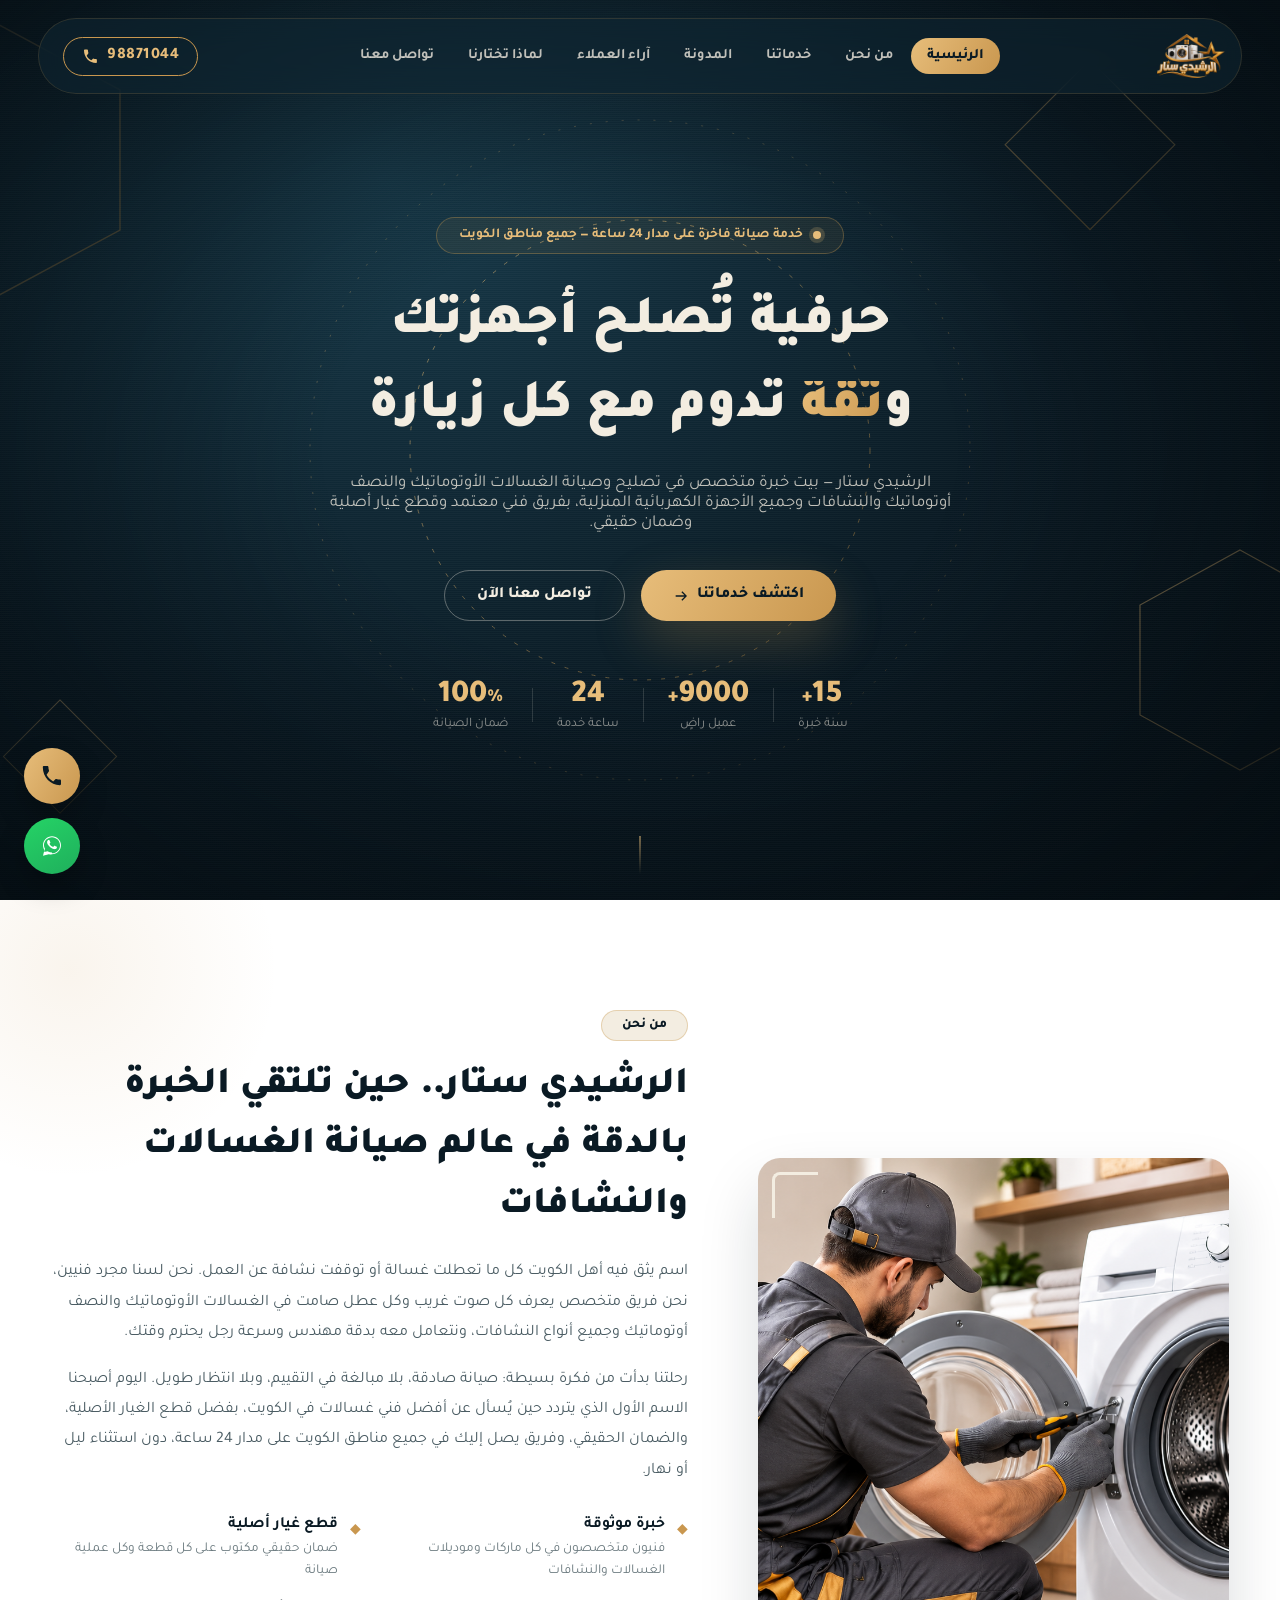
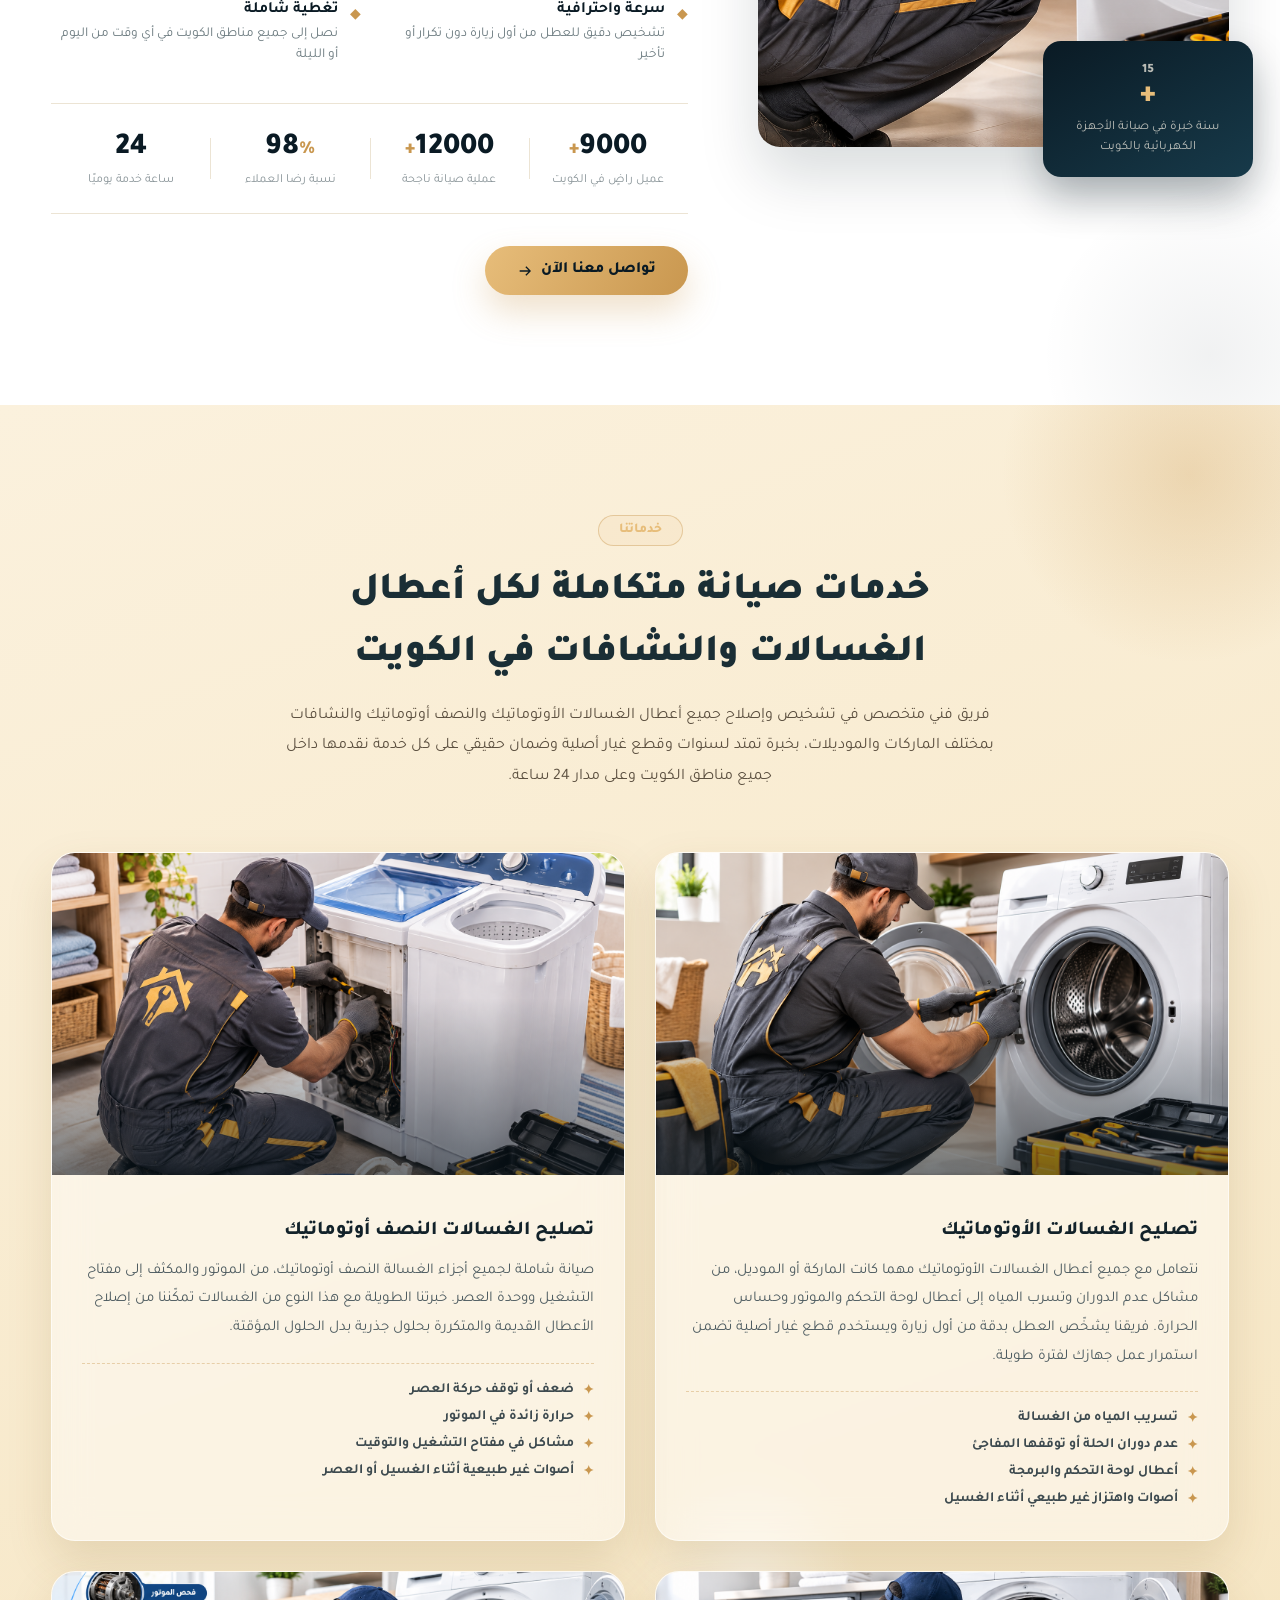
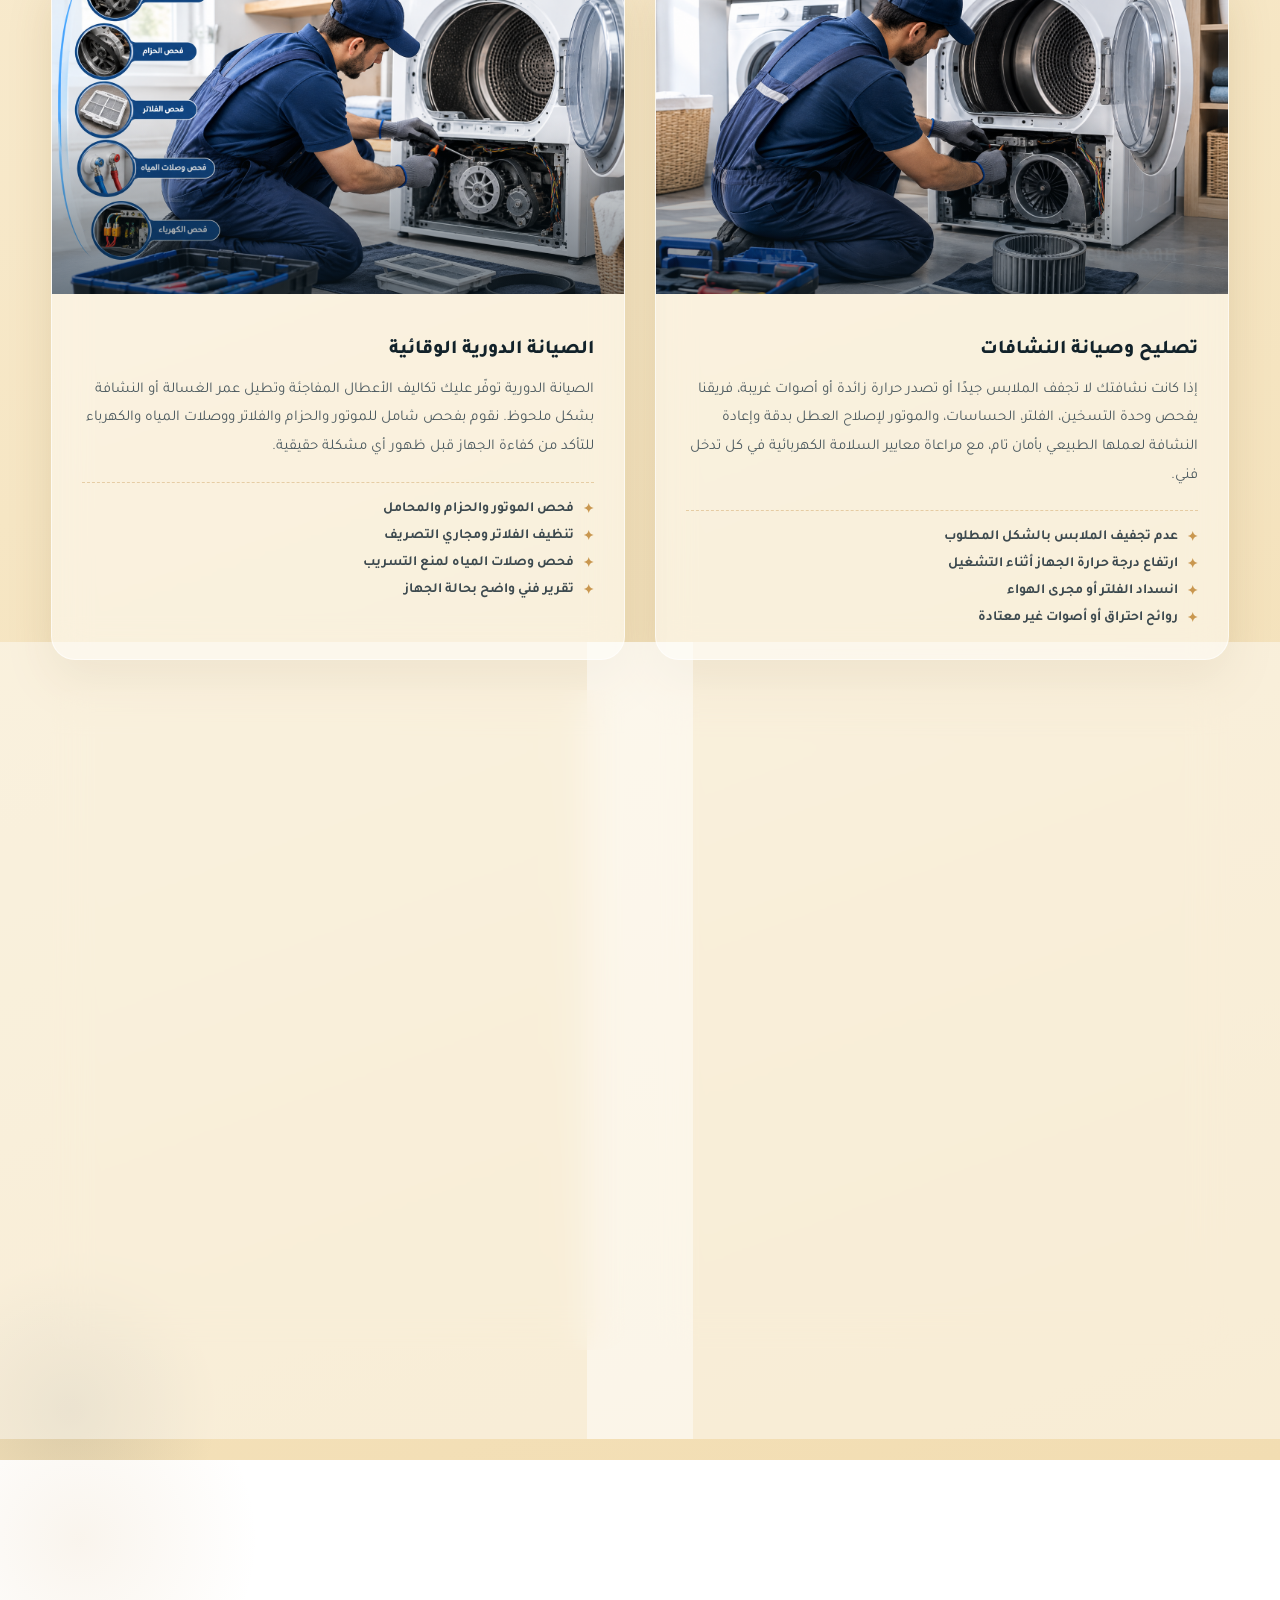
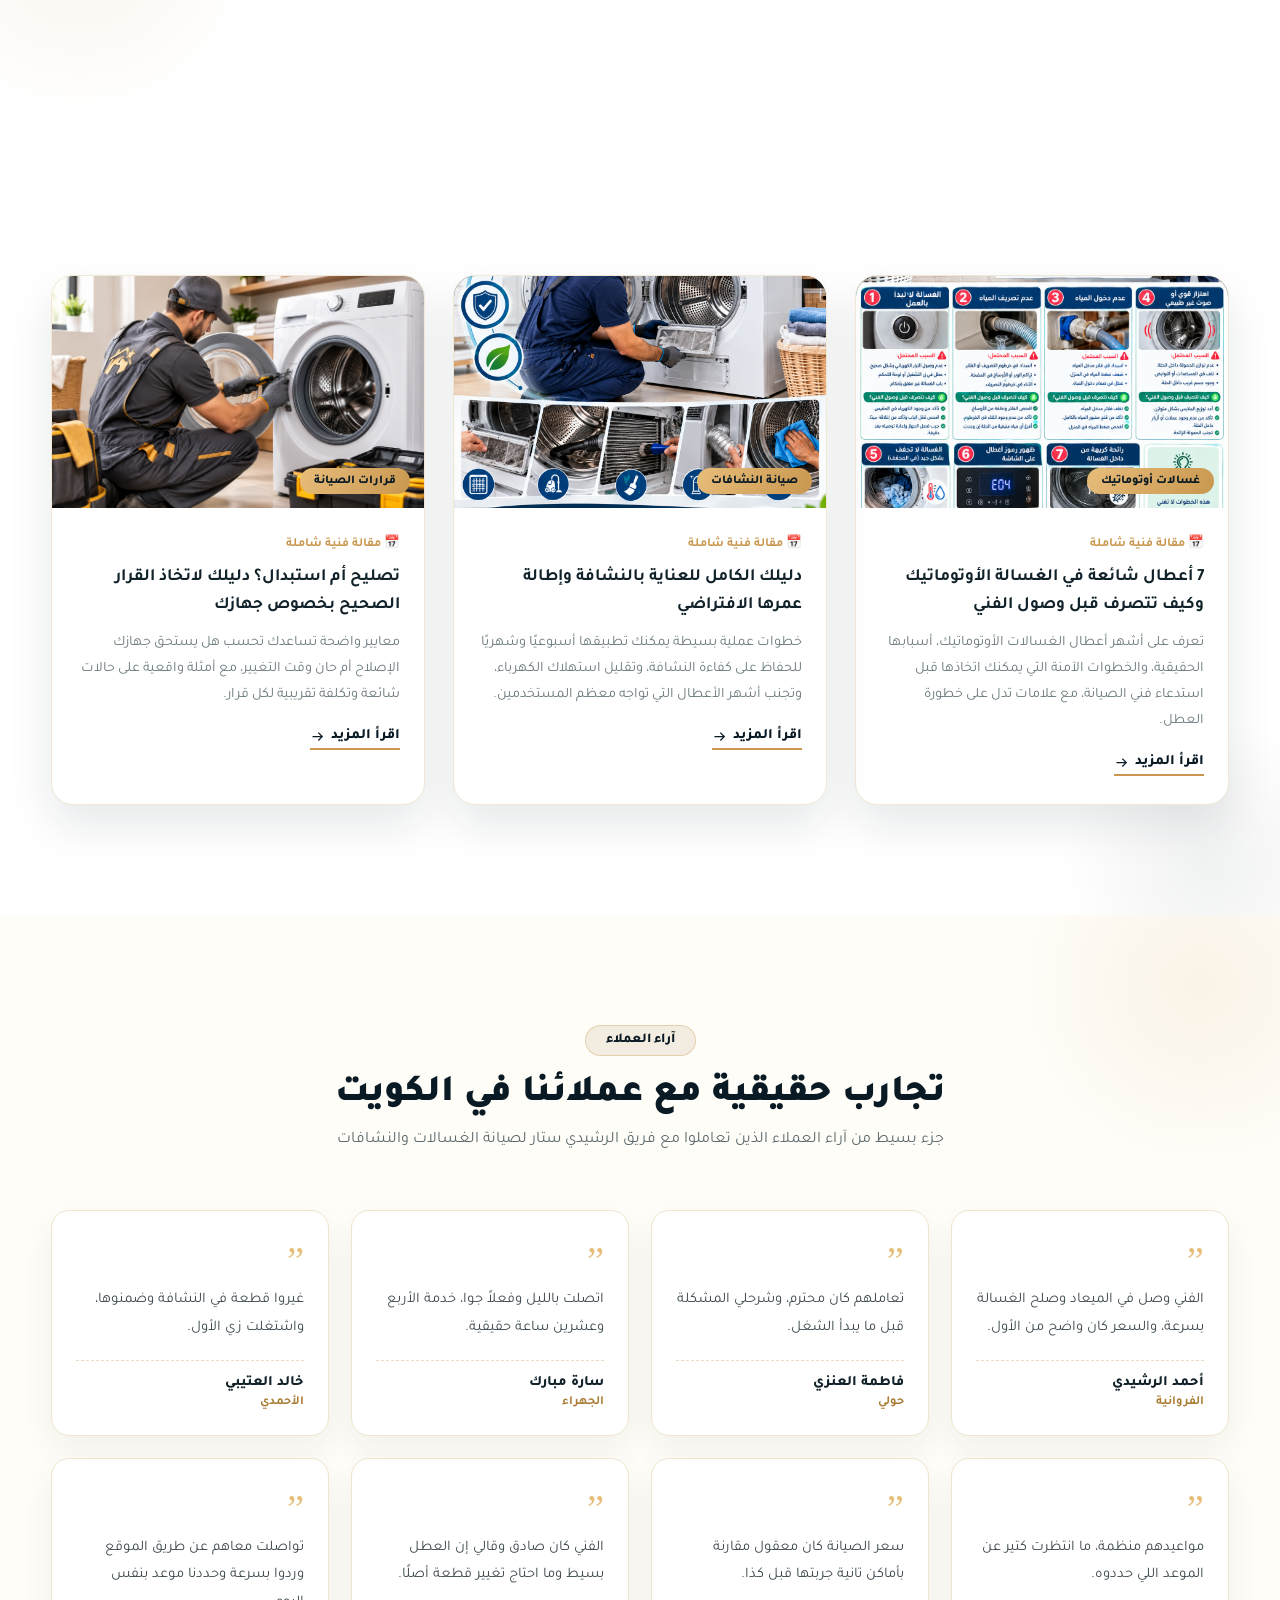
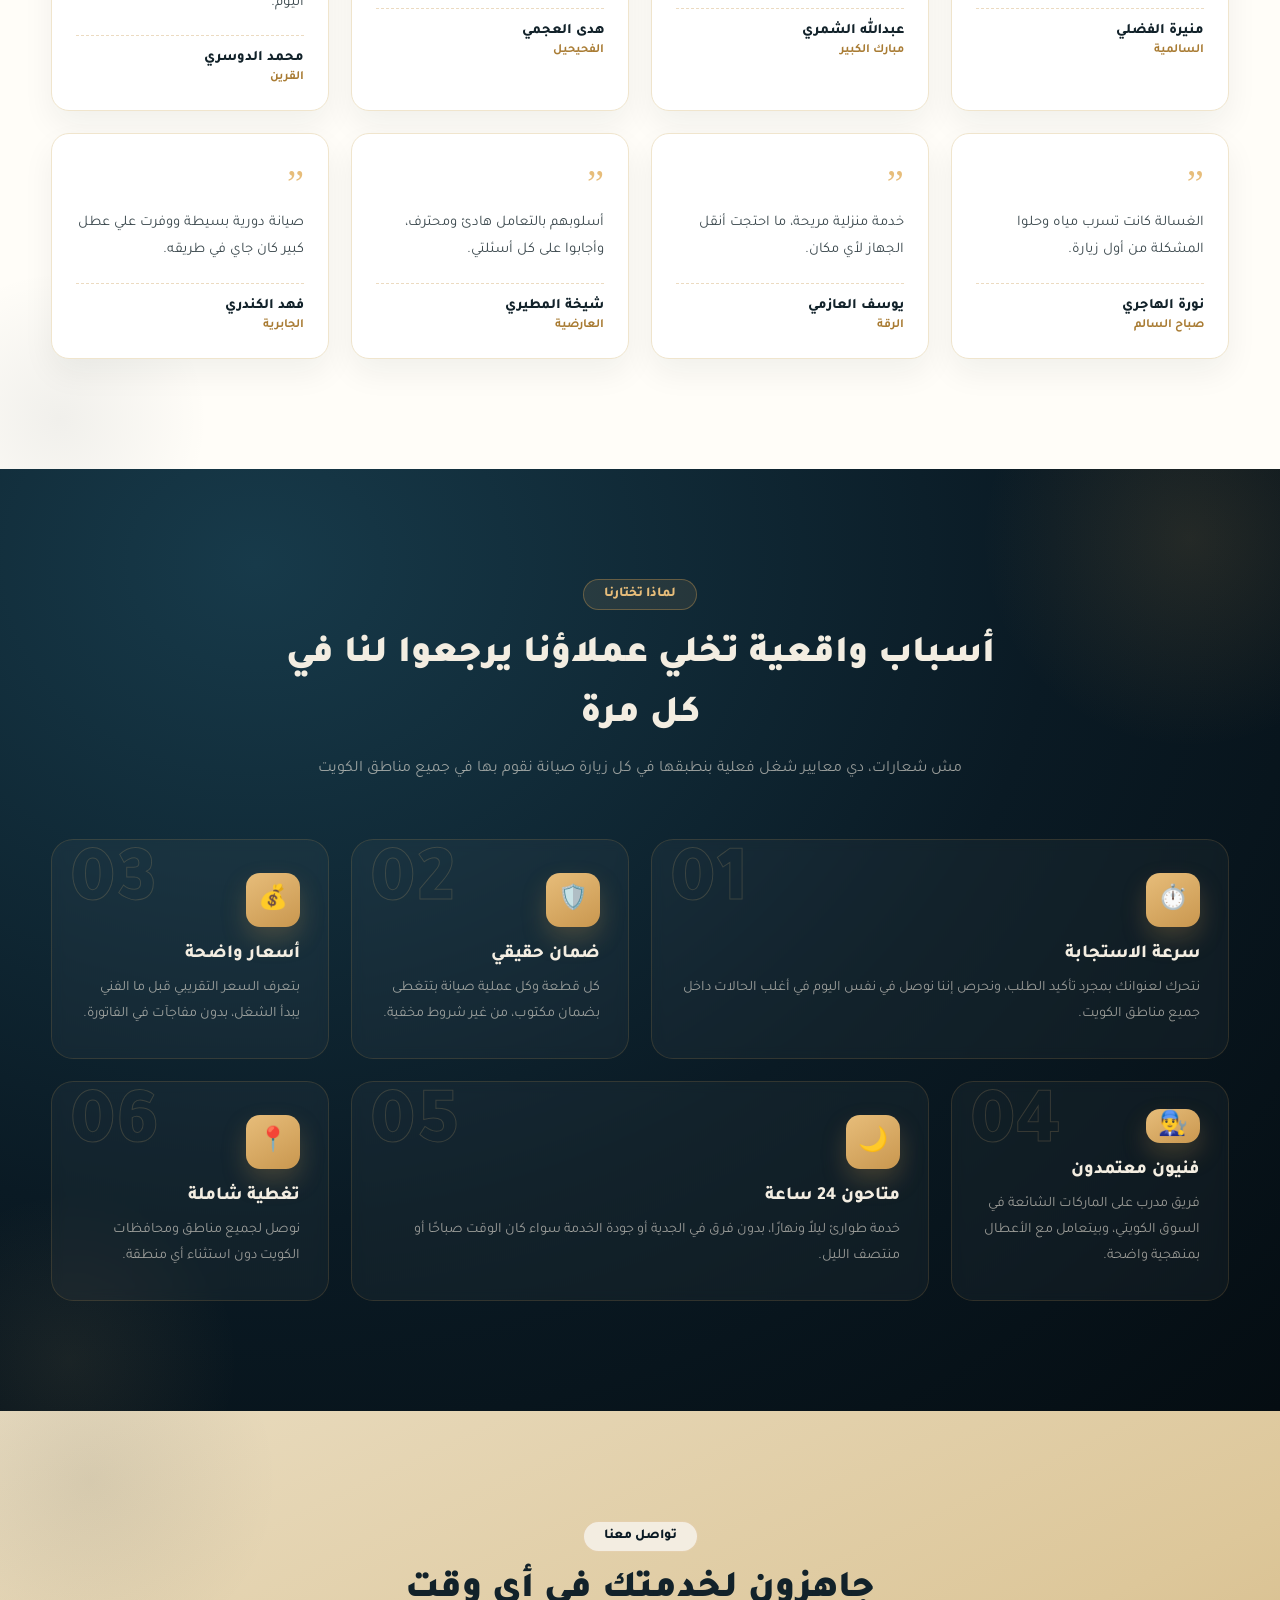
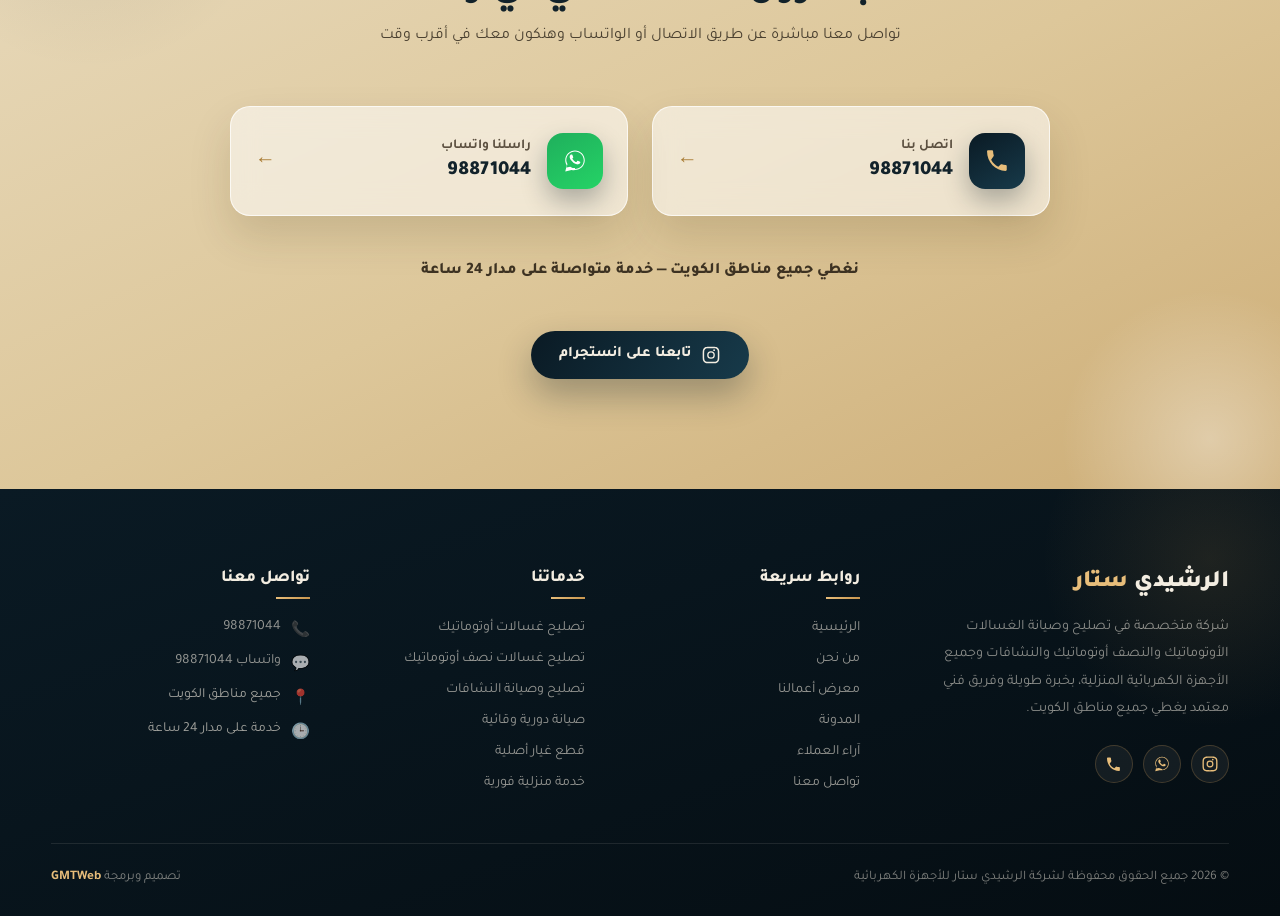
==== index.html @ 785925d7 "first commit" ====
<!DOCTYPE html>
<html lang="ar" dir="rtl">
<head>
<meta charset="UTF-8">
<meta name="viewport" content="width=device-width, initial-scale=1.0, maximum-scale=5.0">
<title>الرشيدي ستار | تصليح غسالات ونشافات في الكويت - صيانة أجهزة كهربائية 24 ساعة</title>
<meta name="description" content="شركة الرشيدي ستار لتصليح الغسالات والنشافات في الكويت، فني غسالات وفني نشافات معتمد، صيانة أجهزة كهربائية منزلية، خدمة 24 ساعة تغطي جميع مناطق الكويت.">
<meta name="keywords" content="تصليح غسالات الكويت, صيانة غسالات, فني غسالات الكويت, تصليح نشافات, صيانة نشافات ملابس, فني اجهزة كهربائية, صيانة اجهزة كهربائية الكويت, تصليح غسالة اوتوماتيك, تصليح غسالة نصف اوتوماتيك, فني منازل الكويت, صيانة منزلية 24 ساعة, شركة صيانة الكويت, الرشيدي ستار, تصليح غسالات جميع المناطق, فني صيانة سريع, قطع غيار غسالات اصلية">
<link rel="preconnect" href="https://fonts.googleapis.com">
<link rel="preconnect" href="https://fonts.gstatic.com" crossorigin>
<link href="https://fonts.googleapis.com/css2?family=Tajawal:wght@300;400;500;700;800;900&display=swap" rel="stylesheet">
<link rel="stylesheet" href="style.css">
</head>
<body>

<div id="overlay"></div>

<header id="header">
  <div class="header-inner">
    <a href="#home" class="brand">
      <img src="images/logo.png" alt="شعار الرشيدي ستار" class="brand-logo" onerror="this.style.display='none'">
    </a>

    <nav class="navbar">
      <ul class="nav-links">
        <li><a href="#home" class="nav-link active" data-target="home">الرئيسية</a></li>
        <li><a href="#about" class="nav-link" data-target="about">من نحن</a></li>
        <li><a href="#services" class="nav-link" data-target="services">خدماتنا</a></li>
        <li><a href="#blog" class="nav-link" data-target="blog">المدونة</a></li>
        <li><a href="#testimonials" class="nav-link" data-target="testimonials">آراء العملاء</a></li>
        <li><a href="#why-us" class="nav-link" data-target="why-us">لماذا تختارنا</a></li>
        <li><a href="#contact" class="nav-link" data-target="contact">تواصل معنا</a></li>
      </ul>
    </nav>

    <div class="header-actions">
      <a href="tel:+96598871044" class="call-btn">
        <svg viewBox="0 0 24 24" width="17" height="17"><path fill="currentColor" d="M6.6 10.8c1.4 2.8 3.8 5.1 6.6 6.6l2.2-2.2c.3-.3.7-.4 1-.2 1.1.4 2.3.6 3.5.6.6 0 1.1.5 1.1 1.1v3.4c0 .6-.5 1.1-1.1 1.1C10.6 21.2 2.8 13.4 2.8 3.1 2.8 2.5 3.3 2 3.9 2h3.4c.6 0 1.1.5 1.1 1.1 0 1.2.2 2.4.6 3.5.1.4 0 .8-.2 1L6.6 10.8z"/></svg>
        <span>98871044</span>
      </a>
      <button id="menuToggle" class="menu-toggle" aria-label="فتح القائمة">
        <span></span><span></span><span></span>
      </button>
    </div>
  </div>
</header>

<aside id="sideMenu" class="side-menu">
  <div class="side-menu-head">
    <img src="logo.png" alt="الرشيدي ستار" class="side-logo" onerror="this.style.display='none'">
    <button id="closeMenu" class="close-menu" aria-label="إغلاق القائمة">&times;</button>
  </div>
  <ul class="side-links">
    <li><a href="#home" class="side-link active" data-target="home"><span class="side-num">01</span>الرئيسية</a></li>
    <li><a href="#about" class="side-link" data-target="about"><span class="side-num">02</span>من نحن</a></li>
    <li><a href="#services" class="side-link" data-target="services"><span class="side-num">03</span>خدماتنا</a></li>
    <li><a href="#blog" class="side-link" data-target="blog"><span class="side-num">05</span>المدونة</a></li>
    <li><a href="#testimonials" class="side-link" data-target="testimonials"><span class="side-num">06</span>آراء العملاء</a></li>
    <li><a href="#why-us" class="side-link" data-target="why-us"><span class="side-num">07</span>لماذا تختارنا</a></li>
    <li><a href="#contact" class="side-link" data-target="contact"><span class="side-num">08</span>تواصل معنا</a></li>
  </ul>
  <div class="side-menu-foot">
    <span>خدمة 24 ساعة — جميع مناطق الكويت</span>
  </div>
</aside>

<main>
<section id="home" class="hero">
  <div class="hero-bg">
    <svg class="hero-svg" id="heroSvg" viewBox="0 0 1600 900" preserveAspectRatio="xMidYMid slice">
      <defs>
        <linearGradient id="goldLine" x1="0%" y1="0%" x2="100%" y2="100%">
          <stop offset="0%" stop-color="#e7bd7a"/>
          <stop offset="100%" stop-color="#8c6a35"/>
        </linearGradient>
      </defs>
      <g class="shape shape-hex-1">
        <polygon points="150,20 280,90 280,230 150,300 20,230 20,90" fill="none" stroke="url(#goldLine)" stroke-width="1.4"/>
      </g>
      <g class="shape shape-hex-2">
        <polygon points="1400,550 1500,605 1500,715 1400,770 1300,715 1300,605" fill="none" stroke="url(#goldLine)" stroke-width="1.2"/>
      </g>
      <g class="shape shape-diamond-1">
        <rect x="0" y="0" width="120" height="120" fill="none" stroke="url(#goldLine)" stroke-width="1.2" transform="translate(1250,60) rotate(45)"/>
      </g>
      <g class="shape shape-diamond-2">
        <rect x="0" y="0" width="80" height="80" fill="none" stroke="url(#goldLine)" stroke-width="1" transform="translate(220,700) rotate(45)"/>
      </g>
      <g class="shape shape-circle-1">
        <circle cx="800" cy="450" r="230" fill="none" stroke="url(#goldLine)" stroke-width="1" stroke-dasharray="4 10"/>
      </g>
      <g class="shape shape-circle-2">
        <circle cx="800" cy="450" r="330" fill="none" stroke="url(#goldLine)" stroke-width="0.6" stroke-dasharray="2 14"/>
      </g>
      <g class="shape shape-line-1">
        <line x1="0" y1="150" x2="450" y2="150" stroke="url(#goldLine)" stroke-width="1"/>
      </g>
      <g class="shape shape-line-2">
        <line x1="1150" y1="800" x2="1600" y2="800" stroke="url(#goldLine)" stroke-width="1"/>
      </g>
      <g class="shape shape-tri-1">
        <polygon points="1500,150 1560,260 1440,260" fill="none" stroke="url(#goldLine)" stroke-width="1.2"/>
      </g>
      <g class="shape shape-tri-2">
        <polygon points="90,500 150,610 30,610" fill="none" stroke="url(#goldLine)" stroke-width="1"/>
      </g>
    </svg>
    <div class="hero-vignette"></div>
    <div class="hero-noise"></div>
  </div>

  <div class="hero-content">
    <span class="hero-badge reveal">
      <i class="badge-dot"></i>
      خدمة صيانة فاخرة على مدار 24 ساعة — جميع مناطق الكويت
    </span>
    <h1 class="reveal">
      حرفية تُصلح أجهزتك<br>
      و<span class="highlight">ثقة</span> تدوم مع كل زيارة
    </h1>
    <p class="hero-desc reveal">
      الرشيدي ستار — بيت خبرة متخصص في تصليح وصيانة الغسالات الأوتوماتيك والنصف أوتوماتيك
      والنشافات وجميع الأجهزة الكهربائية المنزلية، بفريق فني معتمد وقطع غيار أصلية وضمان حقيقي.
    </p>
    <div class="hero-buttons reveal">
      <a href="#services" class="btn btn-primary">
        <span>اكتشف خدماتنا</span>
        <svg viewBox="0 0 24 24" width="16" height="16"><path fill="currentColor" d="M4 11h13.2l-4.6-4.6L14 5l7 7-7 7-1.4-1.4L17.2 13H4z"/></svg>
      </a>
      <a href="#contact" class="btn btn-outline">تواصل معنا الآن</a>
    </div>

    <div class="hero-stats reveal">
      <div class="stat">
        <span class="num" data-count="15">0</span><span class="plus">+</span>
        <p>سنة خبرة</p>
      </div>
      <div class="stat-sep"></div>
      <div class="stat">
        <span class="num" data-count="9000">0</span><span class="plus">+</span>
        <p>عميل راضٍ</p>
      </div>
      <div class="stat-sep"></div>
      <div class="stat">
        <span class="num" data-count="24">0</span>
        <p>ساعة خدمة</p>
      </div>
      <div class="stat-sep"></div>
      <div class="stat">
        <span class="num" data-count="100">0</span><span class="plus">%</span>
        <p>ضمان الصيانة</p>
      </div>
    </div>
  </div>

  <div class="scroll-down">
    <i></i>
  </div>
</section>
<section id="about" class="about">
  <div class="about-decor about-decor-1"></div>
  <div class="about-decor about-decor-2"></div>

  <div class="about-container">
    <div class="about-media reveal">
      <div class="about-frame">
        <img src="images/serv1.png" alt="فني الرشيدي ستار أثناء صيانة غسالة أوتوماتيك في الكويت" class="about-img">
        <span class="frame-corner corner-tl"></span>
      </div>
      <div class="about-exp-badge">
        <strong><span class="num" data-count="15">0</span>+</strong>
        <span>سنة خبرة في صيانة الأجهزة الكهربائية بالكويت</span>
      </div>
    </div>

    <div class="about-text">
      <span class="section-tag reveal">من نحن</span>
      <h2 class="about-title reveal">
        الرشيدي ستار.. حين تلتقي الخبرة بالدقة في عالم صيانة الغسالات والنشافات
      </h2>
      <p class="about-lead reveal">
        اسم يثق فيه أهل الكويت كل ما تعطلت غسالة أو توقفت نشافة عن العمل. نحن لسنا مجرد فنيين،
        نحن فريق متخصص يعرف كل صوت غريب وكل عطل صامت في الغسالات الأوتوماتيك والنصف أوتوماتيك
        وجميع أنواع النشافات، ونتعامل معه بدقة مهندس وسرعة رجل يحترم وقتك.
      </p>
      <p class="about-lead reveal">
        رحلتنا بدأت من فكرة بسيطة: صيانة صادقة، بلا مبالغة في التقييم، وبلا انتظار طويل.
        اليوم أصبحنا الاسم الأول الذي يتردد حين يُسأل عن أفضل فني غسالات في الكويت، بفضل
        قطع الغيار الأصلية، والضمان الحقيقي، وفريق يصل إليك في جميع مناطق الكويت على مدار
        24 ساعة، دون استثناء ليل أو نهار.
      </p>

      <div class="about-points reveal">
        <div class="point">
          <span class="point-icon">◆</span>
          <div>
            <strong>خبرة موثوقة</strong>
            <p>فنيون متخصصون في كل ماركات وموديلات الغسالات والنشافات</p>
          </div>
        </div>
        <div class="point">
          <span class="point-icon">◆</span>
          <div>
            <strong>قطع غيار أصلية</strong>
            <p>ضمان حقيقي مكتوب على كل قطعة وكل عملية صيانة</p>
          </div>
        </div>
        <div class="point">
          <span class="point-icon">◆</span>
          <div>
            <strong>سرعة واحترافية</strong>
            <p>تشخيص دقيق للعطل من أول زيارة دون تكرار أو تأخير</p>
          </div>
        </div>
        <div class="point">
          <span class="point-icon">◆</span>
          <div>
            <strong>تغطية شاملة</strong>
            <p>نصل إلى جميع مناطق الكويت في أي وقت من اليوم أو الليلة</p>
          </div>
        </div>
      </div>

      <div class="about-stats reveal">
        <div class="a-stat">
          <span class="a-num" data-count="9000">0</span><span class="a-plus">+</span>
          <p>عميل راضٍ في الكويت</p>
        </div>
        <div class="a-stat">
          <span class="a-num" data-count="12000">0</span><span class="a-plus">+</span>
          <p>عملية صيانة ناجحة</p>
        </div>
        <div class="a-stat">
          <span class="a-num" data-count="98">0</span><span class="a-plus">%</span>
          <p>نسبة رضا العملاء</p>
        </div>
        <div class="a-stat">
          <span class="a-num" data-count="24">0</span>
          <p>ساعة خدمة يوميًا</p>
        </div>
      </div>

      <a href="#contact" class="btn btn-primary about-btn">
        <span>تواصل معنا الآن</span>
        <svg viewBox="0 0 24 24" width="16" height="16"><path fill="currentColor" d="M4 11h13.2l-4.6-4.6L14 5l7 7-7 7-1.4-1.4L17.2 13H4z"/></svg>
      </a>
    </div>
  </div>
</section>
<section id="services" class="services">
  <div class="services-decor sd-1"></div>
  <div class="services-decor sd-2"></div>
  <div class="services-decor sd-3"></div>

  <div class="services-container">
    <div class="section-head center">
      <span class="section-tag light reveal">خدماتنا</span>
      <h2 class="services-title reveal">خدمات صيانة متكاملة لكل أعطال الغسالات والنشافات في الكويت</h2>
      <p class="services-sub reveal">
        فريق فني متخصص في تشخيص وإصلاح جميع أعطال الغسالات الأوتوماتيك والنصف أوتوماتيك والنشافات
        بمختلف الماركات والموديلات، بخبرة تمتد لسنوات وقطع غيار أصلية وضمان حقيقي على كل خدمة نقدمها
        داخل جميع مناطق الكويت وعلى مدار 24 ساعة.
      </p>
    </div>

    <div class="services-grid">

      <div class="service-glass reveal">
        <div class="sg-media">
          <img src="images/serv1.png" alt="تصليح غسالات أوتوماتيك في الكويت" class="sg-img">
        </div>
        <div class="sg-body">
          <h3>تصليح الغسالات الأوتوماتيك</h3>
          <p>
            نتعامل مع جميع أعطال الغسالات الأوتوماتيك مهما كانت الماركة أو الموديل، من مشاكل عدم الدوران
            وتسرب المياه إلى أعطال لوحة التحكم والموتور وحساس الحرارة. فريقنا يشخّص العطل بدقة من أول
            زيارة ويستخدم قطع غيار أصلية تضمن استمرار عمل جهازك لفترة طويلة.
          </p>
          <ul class="sg-list">
            <li>تسريب المياه من الغسالة</li>
            <li>عدم دوران الحلة أو توقفها المفاجئ</li>
            <li>أعطال لوحة التحكم والبرمجة</li>
            <li>أصوات واهتزاز غير طبيعي أثناء الغسيل</li>
          </ul>
        </div>
      </div>

      <div class="service-glass reveal">
        <div class="sg-media">
          <img src="images/serv2.png" alt="تصليح غسالات نصف أوتوماتيك في الكويت" class="sg-img">
        </div>
        <div class="sg-body">
          <h3>تصليح الغسالات النصف أوتوماتيك</h3>
          <p>
            صيانة شاملة لجميع أجزاء الغسالة النصف أوتوماتيك، من الموتور والمكثف إلى مفتاح التشغيل ووحدة
            العصر. خبرتنا الطويلة مع هذا النوع من الغسالات تمكّننا من إصلاح الأعطال القديمة والمتكررة
            بحلول جذرية بدل الحلول المؤقتة.
          </p>
          <ul class="sg-list">
            <li>ضعف أو توقف حركة العصر</li>
            <li>حرارة زائدة في الموتور</li>
            <li>مشاكل في مفتاح التشغيل والتوقيت</li>
            <li>أصوات غير طبيعية أثناء الغسيل أو العصر</li>
          </ul>
        </div>
      </div>

      <div class="service-glass reveal">
        <div class="sg-media">
          <img src="images/serv3.png" alt="تصليح وصيانة النشافات في الكويت" class="sg-img">
        </div>
        <div class="sg-body">
          <h3>تصليح وصيانة النشافات</h3>
          <p>
            إذا كانت نشافتك لا تجفف الملابس جيدًا أو تصدر حرارة زائدة أو أصوات غريبة، فريقنا يفحص وحدة
            التسخين، الفلتر، الحساسات، والموتور لإصلاح العطل بدقة وإعادة النشافة لعملها الطبيعي بأمان
            تام، مع مراعاة معايير السلامة الكهربائية في كل تدخل فني.
          </p>
          <ul class="sg-list">
            <li>عدم تجفيف الملابس بالشكل المطلوب</li>
            <li>ارتفاع درجة حرارة الجهاز أثناء التشغيل</li>
            <li>انسداد الفلتر أو مجرى الهواء</li>
            <li>روائح احتراق أو أصوات غير معتادة</li>
          </ul>
        </div>
      </div>

      <div class="service-glass reveal">
        <div class="sg-media">
          <img src="images/serv4.png" alt="صيانة دورية وقائية للغسالات والنشافات" class="sg-img">
        </div>
        <div class="sg-body">
          <h3>الصيانة الدورية الوقائية</h3>
          <p>
            الصيانة الدورية توفّر عليك تكاليف الأعطال المفاجئة وتطيل عمر الغسالة أو النشافة بشكل ملحوظ.
            نقوم بفحص شامل للموتور والحزام والفلاتر ووصلات المياه والكهرباء للتأكد من كفاءة الجهاز قبل
            ظهور أي مشكلة حقيقية.
          </p>
          <ul class="sg-list">
            <li>فحص الموتور والحزام والمحامل</li>
            <li>تنظيف الفلاتر ومجاري التصريف</li>
            <li>فحص وصلات المياه لمنع التسريب</li>
            <li>تقرير فني واضح بحالة الجهاز</li>
          </ul>
        </div>
      </div>

      <div class="service-glass reveal">
        <div class="sg-media">
          <img src="images/serv5.png" alt="قطع غيار أصلية للغسالات والنشافات" class="sg-img">
        </div>
        <div class="sg-body">
          <h3>توريد وتركيب قطع الغيار الأصلية</h3>
          <p>
            نوفر قطع غيار أصلية معتمدة لجميع أنواع الغسالات والنشافات، من الموتورات وحساسات الحرارة إلى
            لوحات التحكم والأحزمة والخزانات، مع تركيب احترافي وضمان حقيقي مكتوب على القطعة والتركيب معًا
            دون أي التزامات خفية.
          </p>
          <ul class="sg-list">
            <li>قطع غيار أصلية 100% لجميع الماركات</li>
            <li>ضمان مكتوب على القطعة والتركيب</li>
            <li>استبدال آمن دون التأثير على باقي الأجزاء</li>
            <li>أسعار واضحة قبل بدء أي عملية تركيب</li>
          </ul>
        </div>
      </div>

      <div class="service-glass reveal">
        <div class="sg-media">
          <img src="images/serv6.png" alt="خدمة صيانة منزلية فورية في جميع مناطق الكويت" class="sg-img">
        </div>
        <div class="sg-body">
          <h3>خدمة الصيانة المنزلية الفورية</h3>
          <p>
            فريقنا يصل إليك في منزلك في جميع مناطق الكويت دون الحاجة لنقل الجهاز أو الانتظار لأيام،
            مع تشخيص فوري للعطل في نفس الزيارة قدر الإمكان. خدمة متاحة صباحًا ومساءً وحتى في أوقات
            الطوارئ الليلية.
          </p>
          <ul class="sg-list">
            <li>تغطية جميع مناطق ومحافظات الكويت</li>
            <li>فني يصلك في نفس اليوم غالبًا</li>
            <li>تشخيص وإصلاح في مكانك دون نقل الجهاز</li>
            <li>خدمة طوارئ متاحة 24 ساعة</li>
          </ul>
        </div>
      </div>

    </div>
  </div>
</section>
<section id="blog" class="blog">
  <div class="blog-decor bd-1"></div>
  <div class="blog-decor bd-2"></div>

  <div class="blog-container">
    <div class="section-head center">
      <span class="section-tag reveal">المدونة</span>
      <h2 class="blog-title reveal">نصائح ومقالات فنية من خبراء صيانة الغسالات والنشافات</h2>
      <p class="blog-sub reveal">
        مجموعة مقالات عملية تساعدك على فهم أعطال أجهزتك الكهربائية قبل استدعاء الفني،
        وتمنحك معلومات موثوقة من خبرة حقيقية في سوق الصيانة بالكويت.
      </p>
    </div>

    <div class="blog-grid">

      <article class="blog-card reveal">
        <a href="article-1.html" class="blog-thumb-link">
          <div class="blog-thumb">
            <img src="images/blog1.png" alt="أعطال الغسالة الأوتوماتيك الشائعة وحلولها" class="blog-img" onerror="this.style.display='none'">
            <span class="blog-cat">غسالات أوتوماتيك</span>
          </div>
        </a>
        <div class="blog-body">
          <span class="blog-date">📅 مقالة فنية شاملة</span>
          <h3><a href="article-1.html">7 أعطال شائعة في الغسالة الأوتوماتيك وكيف تتصرف قبل وصول الفني</a></h3>
          <p>
            تعرف على أشهر أعطال الغسالات الأوتوماتيك، أسبابها الحقيقية، والخطوات الآمنة التي
            يمكنك اتخاذها قبل استدعاء فني الصيانة، مع علامات تدل على خطورة العطل.
          </p>
          <a href="article-1.html" class="read-more">
            اقرأ المزيد
            <svg viewBox="0 0 24 24" width="15" height="15"><path fill="currentColor" d="M4 11h13.2l-4.6-4.6L14 5l7 7-7 7-1.4-1.4L17.2 13H4z"/></svg>
          </a>
        </div>
      </article>

      <article class="blog-card reveal">
        <a href="article-2.html" class="blog-thumb-link">
          <div class="blog-thumb">
            <img src="images/blog2.png" alt="كيفية العناية بالنشافة وإطالة عمرها" class="blog-img" onerror="this.style.display='none'">
            <span class="blog-cat">صيانة النشافات</span>
          </div>
        </a>
        <div class="blog-body">
          <span class="blog-date">📅 مقالة فنية شاملة</span>
          <h3><a href="article-2.html">دليلك الكامل للعناية بالنشافة وإطالة عمرها الافتراضي</a></h3>
          <p>
            خطوات عملية بسيطة يمكنك تطبيقها أسبوعيًا وشهريًا للحفاظ على كفاءة النشافة،
            وتقليل استهلاك الكهرباء، وتجنب أشهر الأعطال التي تواجه معظم المستخدمين.
          </p>
          <a href="article-2.html" class="read-more">
            اقرأ المزيد
            <svg viewBox="0 0 24 24" width="15" height="15"><path fill="currentColor" d="M4 11h13.2l-4.6-4.6L14 5l7 7-7 7-1.4-1.4L17.2 13H4z"/></svg>
          </a>
        </div>
      </article>

      <article class="blog-card reveal">
        <a href="article-3.html" class="blog-thumb-link">
          <div class="blog-thumb">
            <img src="images/serv1.png" alt="متى تحتاج فني صيانة بدلاً من استبدال الجهاز" class="blog-img" onerror="this.style.display='none'">
            <span class="blog-cat">قرارات الصيانة</span>
          </div>
        </a>
        <div class="blog-body">
          <span class="blog-date">📅 مقالة فنية شاملة</span>
          <h3><a href="article-3.html">تصليح أم استبدال؟ دليلك لاتخاذ القرار الصحيح بخصوص جهازك</a></h3>
          <p>
            معايير واضحة تساعدك تحسب هل يستحق جهازك الإصلاح أم حان وقت التغيير،
            مع أمثلة واقعية على حالات شائعة وتكلفة تقريبية لكل قرار.
          </p>
          <a href="article-3.html" class="read-more">
            اقرأ المزيد
            <svg viewBox="0 0 24 24" width="15" height="15"><path fill="currentColor" d="M4 11h13.2l-4.6-4.6L14 5l7 7-7 7-1.4-1.4L17.2 13H4z"/></svg>
          </a>
        </div>
      </article>

    </div>
  </div>
</section>
<section id="testimonials" class="testimonials">
  <div class="testi-decor td-1"></div>
  <div class="testi-decor td-2"></div>

  <div class="testi-container">
    <div class="section-head center">
      <span class="section-tag reveal">آراء العملاء</span>
      <h2 class="testi-title reveal">تجارب حقيقية مع عملائنا في الكويت</h2>
      <p class="testi-sub reveal">
        جزء بسيط من آراء العملاء الذين تعاملوا مع فريق الرشيدي ستار لصيانة الغسالات والنشافات
      </p>
    </div>

    <div class="testi-grid">

      <div class="testi-item reveal">
        <span class="quote-mark">”</span>
        <p>الفني وصل في الميعاد وصلح الغسالة بسرعة، والسعر كان واضح من الأول.</p>
        <span class="testi-name">أحمد الرشيدي</span>
        <span class="testi-area">الفروانية</span>
      </div>

      <div class="testi-item reveal">
        <span class="quote-mark">”</span>
        <p>تعاملهم كان محترم، وشرحلي المشكلة قبل ما يبدأ الشغل.</p>
        <span class="testi-name">فاطمة العنزي</span>
        <span class="testi-area">حولي</span>
      </div>

      <div class="testi-item reveal">
        <span class="quote-mark">”</span>
        <p>اتصلت بالليل وفعلاً جوا، خدمة الأربع وعشرين ساعة حقيقية.</p>
        <span class="testi-name">سارة مبارك</span>
        <span class="testi-area">الجهراء</span>
      </div>

      <div class="testi-item reveal">
        <span class="quote-mark">”</span>
        <p>غيروا قطعة في النشافة وضمنوها، واشتغلت زي الأول.</p>
        <span class="testi-name">خالد العتيبي</span>
        <span class="testi-area">الأحمدي</span>
      </div>

      <div class="testi-item reveal">
        <span class="quote-mark">”</span>
        <p>مواعيدهم منظمة، ما انتظرت كتير عن الموعد اللي حددوه.</p>
        <span class="testi-name">منيرة الفضلي</span>
        <span class="testi-area">السالمية</span>
      </div>

      <div class="testi-item reveal">
        <span class="quote-mark">”</span>
        <p>سعر الصيانة كان معقول مقارنة بأماكن تانية جربتها قبل كذا.</p>
        <span class="testi-name">عبدالله الشمري</span>
        <span class="testi-area">مبارك الكبير</span>
      </div>

      <div class="testi-item reveal">
        <span class="quote-mark">”</span>
        <p>الفني كان صادق وقالي إن العطل بسيط وما احتاج تغيير قطعة أصلًا.</p>
        <span class="testi-name">هدى العجمي</span>
        <span class="testi-area">الفحيحيل</span>
      </div>

      <div class="testi-item reveal">
        <span class="quote-mark">”</span>
        <p>تواصلت معاهم عن طريق الموقع وردوا بسرعة وحددنا موعد بنفس اليوم.</p>
        <span class="testi-name">محمد الدوسري</span>
        <span class="testi-area">القرين</span>
      </div>

      <div class="testi-item reveal">
        <span class="quote-mark">”</span>
        <p>الغسالة كانت تسرب مياه وحلوا المشكلة من أول زيارة.</p>
        <span class="testi-name">نورة الهاجري</span>
        <span class="testi-area">صباح السالم</span>
      </div>

      <div class="testi-item reveal">
        <span class="quote-mark">”</span>
        <p>خدمة منزلية مريحة، ما احتجت أنقل الجهاز لأي مكان.</p>
        <span class="testi-name">يوسف العازمي</span>
        <span class="testi-area">الرقة</span>
      </div>

      <div class="testi-item reveal">
        <span class="quote-mark">”</span>
        <p>أسلوبهم بالتعامل هادئ ومحترف، وأجابوا على كل أسئلتي.</p>
        <span class="testi-name">شيخة المطيري</span>
        <span class="testi-area">العارضية</span>
      </div>

      <div class="testi-item reveal">
        <span class="quote-mark">”</span>
        <p>صيانة دورية بسيطة ووفرت علي عطل كبير كان جاي في طريقه.</p>
        <span class="testi-name">فهد الكندري</span>
        <span class="testi-area">الجابرية</span>
      </div>

    </div>
  </div>
</section>
<section id="why-us" class="why-us">
  <div class="why-decor wd-1"></div>
  <div class="why-decor wd-2"></div>

  <div class="why-container">
    <div class="section-head center">
      <span class="section-tag light reveal">لماذا تختارنا</span>
      <h2 class="why-title reveal">أسباب واقعية تخلي عملاؤنا يرجعوا لنا في كل مرة</h2>
      <p class="why-sub reveal">
        مش شعارات، دي معايير شغل فعلية بنطبقها في كل زيارة صيانة نقوم بها في جميع مناطق الكويت
      </p>
    </div>

    <div class="why-bento">

      <div class="why-card card-lg reveal">
        <span class="why-ghost">01</span>
        <div class="why-icon">⏱️</div>
        <h3>سرعة الاستجابة</h3>
        <p>نتحرك لعنوانك بمجرد تأكيد الطلب، ونحرص إننا نوصل في نفس اليوم في أغلب الحالات داخل جميع مناطق الكويت.</p>
        <span class="why-line"></span>
      </div>

      <div class="why-card reveal">
        <span class="why-ghost">02</span>
        <div class="why-icon">🛡️</div>
        <h3>ضمان حقيقي</h3>
        <p>كل قطعة وكل عملية صيانة بتتغطى بضمان مكتوب، من غير شروط مخفية.</p>
        <span class="why-line"></span>
      </div>

      <div class="why-card reveal">
        <span class="why-ghost">03</span>
        <div class="why-icon">💰</div>
        <h3>أسعار واضحة</h3>
        <p>بتعرف السعر التقريبي قبل ما الفني يبدأ الشغل، بدون مفاجآت في الفاتورة.</p>
        <span class="why-line"></span>
      </div>

      <div class="why-card reveal">
        <span class="why-ghost">04</span>
        <div class="why-icon">👨‍🔧</div>
        <h3>فنيون معتمدون</h3>
        <p>فريق مدرب على الماركات الشائعة في السوق الكويتي، وبيتعامل مع الأعطال بمنهجية واضحة.</p>
        <span class="why-line"></span>
      </div>

      <div class="why-card card-lg reveal">
        <span class="why-ghost">05</span>
        <div class="why-icon">🌙</div>
        <h3>متاحون 24 ساعة</h3>
        <p>خدمة طوارئ ليلاً ونهارًا، بدون فرق في الجدية أو جودة الخدمة سواء كان الوقت صباحًا أو منتصف الليل.</p>
        <span class="why-line"></span>
      </div>

      <div class="why-card reveal">
        <span class="why-ghost">06</span>
        <div class="why-icon">📍</div>
        <h3>تغطية شاملة</h3>
        <p>نوصل لجميع مناطق ومحافظات الكويت دون استثناء أي منطقة.</p>
        <span class="why-line"></span>
      </div>

    </div>
  </div>
</section>
<section id="contact" class="contact">
  <div class="contact-decor cd-1"></div>
  <div class="contact-decor cd-2"></div>

  <div class="contact-container">
    <div class="section-head center">
      <span class="section-tag reveal">تواصل معنا</span>
      <h2 class="contact-title reveal">جاهزون لخدمتك في أي وقت</h2>
      <p class="contact-sub reveal">تواصل معنا مباشرة عن طريق الاتصال أو الواتساب وهنكون معك في أقرب وقت</p>
    </div>

    <div class="contact-cards reveal">

      <a href="tel:+96598871044" class="contact-card call-card">
        <div class="cc-icon">
          <svg viewBox="0 0 24 24" width="26" height="26"><path fill="currentColor" d="M6.6 10.8c1.4 2.8 3.8 5.1 6.6 6.6l2.2-2.2c.3-.3.7-.4 1-.2 1.1.4 2.3.6 3.5.6.6 0 1.1.5 1.1 1.1v3.4c0 .6-.5 1.1-1.1 1.1C10.6 21.2 2.8 13.4 2.8 3.1 2.8 2.5 3.3 2 3.9 2h3.4c.6 0 1.1.5 1.1 1.1 0 1.2.2 2.4.6 3.5.1.4 0 .8-.2 1L6.6 10.8z"/></svg>
        </div>
        <div class="cc-text">
          <span class="cc-label">اتصل بنا</span>
          <span class="cc-number">98871044</span>
        </div>
        <span class="cc-arrow">←</span>
      </a>

      <a href="https://wa.me/96598871044" target="_blank" rel="noopener" class="contact-card whats-card">
        <div class="cc-icon whats-icon">
          <svg viewBox="0 0 32 32" width="26" height="26"><path fill="currentColor" d="M16.001 3C9.373 3 4 8.373 4 15.001c0 2.386.7 4.61 1.902 6.478L4 29l7.72-1.867A11.94 11.94 0 0 0 16.001 27C22.629 27 28 21.629 28 15.001 28 8.373 22.629 3 16.001 3zm0 21.75c-1.977 0-3.822-.544-5.402-1.489l-.387-.23-4.583 1.108 1.13-4.464-.252-.406A9.71 9.71 0 0 1 5.25 15c0-5.937 4.814-10.75 10.751-10.75 5.937 0 10.75 4.813 10.75 10.75 0 5.938-4.813 10.75-10.75 10.75zm5.9-8.05c-.323-.162-1.912-.943-2.208-1.05-.296-.108-.512-.162-.727.162-.216.323-.836 1.05-1.025 1.265-.188.216-.377.243-.7.081-.323-.162-1.363-.502-2.596-1.6-.96-.856-1.608-1.913-1.796-2.236-.188-.323-.02-.498.142-.66.145-.144.323-.377.485-.566.161-.188.215-.323.323-.539.108-.216.054-.404-.027-.566-.081-.162-.727-1.752-.996-2.4-.262-.63-.529-.545-.727-.556l-.618-.011c-.216 0-.566.081-.862.404-.296.323-1.13 1.104-1.13 2.694 0 1.59 1.157 3.126 1.318 3.342.162.216 2.278 3.479 5.52 4.879.771.333 1.372.532 1.841.681.774.246 1.478.211 2.035.128.621-.093 1.912-.782 2.181-1.537.27-.755.27-1.402.189-1.537-.081-.135-.297-.216-.62-.377z"/></svg>
        </div>
        <div class="cc-text">
          <span class="cc-label">راسلنا واتساب</span>
          <span class="cc-number">98871044</span>
        </div>
        <span class="cc-arrow">←</span>
      </a>

    </div>

    <p class="coverage-line reveal">نغطي جميع مناطق الكويت — خدمة متواصلة على مدار 24 ساعة</p>

    <div class="contact-social reveal">
      <a href="https://www.instagram.com/professional_technician11?stkn=aG83a2R4eWNkZmgx" target="_blank" rel="noopener" class="social-btn">
        <svg viewBox="0 0 24 24" width="20" height="20">
          <path fill="currentColor" d="M12 2c-2.717 0-3.056.012-4.123.06-1.065.049-1.79.218-2.428.465a4.9 4.9 0 0 0-1.772 1.153A4.9 4.9 0 0 0 2.524 5.45c-.247.637-.416 1.363-.465 2.428C2.012 8.944 2 9.283 2 12s.012 3.056.06 4.123c.049 1.065.218 1.79.465 2.428a4.9 4.9 0 0 0 1.153 1.772 4.9 4.9 0 0 0 1.772 1.153c.637.247 1.363.416 2.428.465C8.944 21.988 9.283 22 12 22s3.056-.012 4.123-.06c1.065-.049 1.79-.218 2.428-.465a4.9 4.9 0 0 0 1.772-1.153 4.9 4.9 0 0 0 1.153-1.772c.247-.637.416-1.363.465-2.428.048-1.067.06-1.406.06-4.123s-.012-3.056-.06-4.123c-.049-1.065-.218-1.79-.465-2.428a4.9 4.9 0 0 0-1.153-1.772A4.9 4.9 0 0 0 18.551 2.524c-.637-.247-1.363-.416-2.428-.465C15.056 2.012 14.717 2 12 2zm0 1.802c2.67 0 2.987.01 4.042.058.976.045 1.505.207 1.858.344.467.182.8.399 1.15.748.35.35.566.683.748 1.15.137.353.3.882.344 1.858.048 1.055.058 1.372.058 4.042s-.01 2.987-.058 4.042c-.045.976-.207 1.505-.344 1.858a3.1 3.1 0 0 1-.748 1.15 3.1 3.1 0 0 1-1.15.748c-.353.137-.882.3-1.858.344-1.055.048-1.372.058-4.042.058s-2.987-.01-4.042-.058c-.976-.045-1.505-.207-1.858-.344a3.1 3.1 0 0 1-1.15-.748 3.1 3.1 0 0 1-.748-1.15c-.137-.353-.3-.882-.344-1.858-.048-1.055-.058-1.372-.058-4.042s.01-2.987.058-4.042c.045-.976.207-1.505.344-1.858.182-.467.399-.8.748-1.15.35-.35.683-.566 1.15-.748.353-.137.882-.3 1.858-.344C9.013 3.812 9.33 3.802 12 3.802z"/>
          <path fill="currentColor" d="M12 7.378a4.622 4.622 0 1 0 0 9.244 4.622 4.622 0 0 0 0-9.244zM12 15a3 3 0 1 1 0-6 3 3 0 0 1 0 6zM16.804 6.192a1.08 1.08 0 1 1-2.16 0 1.08 1.08 0 0 1 2.16 0z"/>
        </svg>
        <span>تابعنا على انستجرام</span>
      </a>
    </div>

  </div>
</section>
<footer class="site-footer">
  <div class="footer-decor"></div>

  <div class="footer-container">
    <div class="footer-grid">

      <div class="footer-col footer-brand-col">
        <a href="#home" class="footer-brand">الرشيدي <em>ستار</em></a>
        <p class="footer-desc">
          شركة متخصصة في تصليح وصيانة الغسالات الأوتوماتيك والنصف أوتوماتيك والنشافات
          وجميع الأجهزة الكهربائية المنزلية، بخبرة طويلة وفريق فني معتمد يغطي جميع مناطق الكويت.
        </p>
        <div class="footer-social">
          <a href="https://www.instagram.com/professional_technician11?stkn=aG83a2R4eWNkZmgx" target="_blank" rel="noopener" aria-label="انستجرام">
            <svg viewBox="0 0 24 24" width="18" height="18"><path fill="currentColor" d="M12 2c-2.717 0-3.056.012-4.123.06-1.065.049-1.79.218-2.428.465a4.9 4.9 0 0 0-1.772 1.153A4.9 4.9 0 0 0 2.524 5.45c-.247.637-.416 1.363-.465 2.428C2.012 8.944 2 9.283 2 12s.012 3.056.06 4.123c.049 1.065.218 1.79.465 2.428a4.9 4.9 0 0 0 1.153 1.772 4.9 4.9 0 0 0 1.772 1.153c.637.247 1.363.416 2.428.465C8.944 21.988 9.283 22 12 22s3.056-.012 4.123-.06c1.065-.049 1.79-.218 2.428-.465a4.9 4.9 0 0 0 1.772-1.153 4.9 4.9 0 0 0 1.153-1.772c.247-.637.416-1.363.465-2.428.048-1.067.06-1.406.06-4.123s-.012-3.056-.06-4.123c-.049-1.065-.218-1.79-.465-2.428a4.9 4.9 0 0 0-1.153-1.772A4.9 4.9 0 0 0 18.551 2.524c-.637-.247-1.363-.416-2.428-.465C15.056 2.012 14.717 2 12 2zm0 1.802c2.67 0 2.987.01 4.042.058.976.045 1.505.207 1.858.344.467.182.8.399 1.15.748.35.35.566.683.748 1.15.137.353.3.882.344 1.858.048 1.055.058 1.372.058 4.042s-.01 2.987-.058 4.042c-.045.976-.207 1.505-.344 1.858a3.1 3.1 0 0 1-.748 1.15 3.1 3.1 0 0 1-1.15.748c-.353.137-.882.3-1.858.344-1.055.048-1.372.058-4.042.058s-2.987-.01-4.042-.058c-.976-.045-1.505-.207-1.858-.344a3.1 3.1 0 0 1-1.15-.748 3.1 3.1 0 0 1-.748-1.15c-.137-.353-.3-.882-.344-1.858-.048-1.055-.058-1.372-.058-4.042s.01-2.987.058-4.042c.045-.976.207-1.505.344-1.858.182-.467.399-.8.748-1.15.35-.35.683-.566 1.15-.748.353-.137.882-.3 1.858-.344C9.013 3.812 9.33 3.802 12 3.802z"/><path fill="currentColor" d="M12 7.378a4.622 4.622 0 1 0 0 9.244 4.622 4.622 0 0 0 0-9.244zM12 15a3 3 0 1 1 0-6 3 3 0 0 1 0 6zM16.804 6.192a1.08 1.08 0 1 1-2.16 0 1.08 1.08 0 0 1 2.16 0z"/></svg>
          </a>
          <a href="https://wa.me/96598871044" target="_blank" rel="noopener" aria-label="واتساب">
            <svg viewBox="0 0 32 32" width="18" height="18"><path fill="currentColor" d="M16.001 3C9.373 3 4 8.373 4 15.001c0 2.386.7 4.61 1.902 6.478L4 29l7.72-1.867A11.94 11.94 0 0 0 16.001 27C22.629 27 28 21.629 28 15.001 28 8.373 22.629 3 16.001 3zm0 21.75c-1.977 0-3.822-.544-5.402-1.489l-.387-.23-4.583 1.108 1.13-4.464-.252-.406A9.71 9.71 0 0 1 5.25 15c0-5.937 4.814-10.75 10.751-10.75 5.937 0 10.75 4.813 10.75 10.75 0 5.938-4.813 10.75-10.75 10.75zm5.9-8.05c-.323-.162-1.912-.943-2.208-1.05-.296-.108-.512-.162-.727.162-.216.323-.836 1.05-1.025 1.265-.188.216-.377.243-.7.081-.323-.162-1.363-.502-2.596-1.6-.96-.856-1.608-1.913-1.796-2.236-.188-.323-.02-.498.142-.66.145-.144.323-.377.485-.566.161-.188.215-.323.323-.539.108-.216.054-.404-.027-.566-.081-.162-.727-1.752-.996-2.4-.262-.63-.529-.545-.727-.556l-.618-.011c-.216 0-.566.081-.862.404-.296.323-1.13 1.104-1.13 2.694 0 1.59 1.157 3.126 1.318 3.342.162.216 2.278 3.479 5.52 4.879.771.333 1.372.532 1.841.681.774.246 1.478.211 2.035.128.621-.093 1.912-.782 2.181-1.537.27-.755.27-1.402.189-1.537-.081-.135-.297-.216-.62-.377z"/></svg>
          </a>
          <a href="tel:+96598871044" aria-label="اتصال">
            <svg viewBox="0 0 24 24" width="17" height="17"><path fill="currentColor" d="M6.6 10.8c1.4 2.8 3.8 5.1 6.6 6.6l2.2-2.2c.3-.3.7-.4 1-.2 1.1.4 2.3.6 3.5.6.6 0 1.1.5 1.1 1.1v3.4c0 .6-.5 1.1-1.1 1.1C10.6 21.2 2.8 13.4 2.8 3.1 2.8 2.5 3.3 2 3.9 2h3.4c.6 0 1.1.5 1.1 1.1 0 1.2.2 2.4.6 3.5.1.4 0 .8-.2 1L6.6 10.8z"/></svg>
          </a>
        </div>
      </div>

      <div class="footer-col">
        <h4>روابط سريعة</h4>
        <ul>
          <li><a href="#home">الرئيسية</a></li>
          <li><a href="#about">من نحن</a></li>
          <li><a href="#gallery">معرض أعمالنا</a></li>
          <li><a href="#blog">المدونة</a></li>
          <li><a href="#testimonials">آراء العملاء</a></li>
          <li><a href="#contact">تواصل معنا</a></li>
        </ul>
      </div>

      <div class="footer-col">
        <h4>خدماتنا</h4>
        <ul>
          <li><a href="#services">تصليح غسالات أوتوماتيك</a></li>
          <li><a href="#services">تصليح غسالات نصف أوتوماتيك</a></li>
          <li><a href="#services">تصليح وصيانة النشافات</a></li>
          <li><a href="#services">صيانة دورية وقائية</a></li>
          <li><a href="#services">قطع غيار أصلية</a></li>
          <li><a href="#services">خدمة منزلية فورية</a></li>
        </ul>
      </div>

      <div class="footer-col">
        <h4>تواصل معنا</h4>
        <ul class="footer-contact">
          <li>
            <span class="fc-icon">📞</span>
            <a href="tel:+96598871044" dir="ltr">98871044</a>
          </li>
          <li>
            <span class="fc-icon">💬</span>
            <a href="https://wa.me/96598871044" target="_blank" rel="noopener" dir="ltr">98871044 واتساب</a>
          </li>
          <li>
            <span class="fc-icon">📍</span>
            <span>جميع مناطق الكويت</span>
          </li>
          <li>
            <span class="fc-icon">🕒</span>
            <span>خدمة على مدار 24 ساعة</span>
          </li>
        </ul>
      </div>

    </div>

    <div class="footer-bottom">
      <p class="footer-copy">© <span id="year"></span> جميع الحقوق محفوظة لشركة الرشيدي ستار للأجهزة الكهربائية</p>
      <p class="footer-credit">
        تصميم وبرمجة
        <a href="https://www.facebook.com/share/17UzqgSwiu/" target="_blank" rel="noopener">GMTWeb</a>
      </p>
    </div>
  </div>
</footer>
<button id="backTop" class="back-top" aria-label="الرجوع للأعلى">↑</button>
</main>
<div class="float-actions">
  <a href="https://wa.me/96598871044" target="_blank" rel="noopener" class="float-btn float-whats" aria-label="راسلنا واتساب">
    <svg viewBox="0 0 32 32" width="24" height="24"><path fill="currentColor" d="M16.001 3C9.373 3 4 8.373 4 15.001c0 2.386.7 4.61 1.902 6.478L4 29l7.72-1.867A11.94 11.94 0 0 0 16.001 27C22.629 27 28 21.629 28 15.001 28 8.373 22.629 3 16.001 3zm0 21.75c-1.977 0-3.822-.544-5.402-1.489l-.387-.23-4.583 1.108 1.13-4.464-.252-.406A9.71 9.71 0 0 1 5.25 15c0-5.937 4.814-10.75 10.751-10.75 5.937 0 10.75 4.813 10.75 10.75 0 5.938-4.813 10.75-10.75 10.75zm5.9-8.05c-.323-.162-1.912-.943-2.208-1.05-.296-.108-.512-.162-.727.162-.216.323-.836 1.05-1.025 1.265-.188.216-.377.243-.7.081-.323-.162-1.363-.502-2.596-1.6-.96-.856-1.608-1.913-1.796-2.236-.188-.323-.02-.498.142-.66.145-.144.323-.377.485-.566.161-.188.215-.323.323-.539.108-.216.054-.404-.027-.566-.081-.162-.727-1.752-.996-2.4-.262-.63-.529-.545-.727-.556l-.618-.011c-.216 0-.566.081-.862.404-.296.323-1.13 1.104-1.13 2.694 0 1.59 1.157 3.126 1.318 3.342.162.216 2.278 3.479 5.52 4.879.771.333 1.372.532 1.841.681.774.246 1.478.211 2.035.128.621-.093 1.912-.782 2.181-1.537.27-.755.27-1.402.189-1.537-.081-.135-.297-.216-.62-.377z"/></svg>
  </a>
  <a href="tel:+96598871044" class="float-btn float-call" aria-label="اتصل الآن">
    <svg viewBox="0 0 24 24" width="24" height="24"><path fill="currentColor" d="M6.6 10.8c1.4 2.8 3.8 5.1 6.6 6.6l2.2-2.2c.3-.3.7-.4 1-.2 1.1.4 2.3.6 3.5.6.6 0 1.1.5 1.1 1.1v3.4c0 .6-.5 1.1-1.1 1.1C10.6 21.2 2.8 13.4 2.8 3.1 2.8 2.5 3.3 2 3.9 2h3.4c.6 0 1.1.5 1.1 1.1 0 1.2.2 2.4.6 3.5.1.4 0 .8-.2 1L6.6 10.8z"/></svg>
  </a>
</div>

<script src="script.js"></script>
</body>
</html>
---- style.css ----
:root{
  --navy:#0a1a24;
  --navy-2:#0f2734;
  --navy-3:#173a4a;
  --gold:#c9974f;
  --gold-light:#e7bd7a;
  --ivory:#f3ede1;
  --text-soft:rgba(243,237,225,.78);
  --text-mute:rgba(243,237,225,.55);
  --shadow-gold:0 20px 50px rgba(201,151,79,.25);
  --transition:.45s cubic-bezier(.4,0,.2,1);
}

*{margin:0;padding:0;box-sizing:border-box;}
html{scroll-behavior:smooth;}
body{
  font-family:'Tajawal',sans-serif;
  background:var(--navy);
  color:var(--ivory);
  overflow-x:hidden;
}
a{text-decoration:none;color:inherit;}
ul{list-style:none;}
img{max-width:100%;display:block;}

#header{
  position:fixed;top:0;left:0;right:0;z-index:500;
  display:flex;justify-content:center;
  padding-top:18px;
  transition:var(--transition);
}
.header-inner{
  width:94%;max-width:1300px;
  display:flex;align-items:center;justify-content:space-between;
  background:rgba(15,39,52,.55);
  border:1px solid rgba(201,151,79,.18);
  backdrop-filter:blur(16px);
  border-radius:100px;
  padding:10px 14px 10px 24px;
  transition:var(--transition);
}
#header.scrolled{padding-top:8px;}
#header.scrolled .header-inner{
  background:rgba(10,26,36,.85);
  box-shadow:0 14px 34px rgba(0,0,0,.35);
  border-color:rgba(201,151,79,.3);
}
.brand{display:flex;align-items:center;}
.brand-logo{
  width:auto;
  height:54px;
  max-width:170px;
  object-fit:contain;
  transition:var(--transition);
}
.brand:hover .brand-logo{transform:scale(1.06);}

.nav-links{display:flex;align-items:center;gap:2px;}
.nav-link{
  position:relative;padding:11px 16px;font-weight:700;font-size:.9rem;
  color:var(--text-soft);border-radius:100px;transition:var(--transition);
}
.nav-link:hover{color:var(--ivory);}
.nav-link.active{color:var(--navy);background:linear-gradient(120deg,var(--gold-light),var(--gold));font-weight:800;}

.header-actions{display:flex;align-items:center;gap:12px;}
.call-btn{
  display:flex;align-items:center;gap:8px;
  background:transparent;border:1.5px solid var(--gold);color:var(--gold-light);
  padding:9px 18px;border-radius:100px;font-weight:800;letter-spacing:.5px;
  transition:var(--transition);direction:ltr;
}
.call-btn:hover{background:var(--gold);color:var(--navy);transform:translateY(-2px);box-shadow:var(--shadow-gold);}

.menu-toggle{display:none;flex-direction:column;gap:5px;width:38px;height:38px;justify-content:center;align-items:center;background:rgba(201,151,79,.12);border:1px solid rgba(201,151,79,.3);border-radius:50%;cursor:pointer;}
.menu-toggle span{width:16px;height:2px;background:var(--gold-light);border-radius:4px;transition:var(--transition);}

#overlay{
  position:fixed;inset:0;background:rgba(5,14,19,.7);backdrop-filter:blur(3px);
  opacity:0;visibility:hidden;transition:var(--transition);z-index:700;
}
#overlay.show{opacity:1;visibility:visible;}

.side-menu{
  position:fixed;top:0;right:0;height:100%;width:70%;max-width:330px;
  background:linear-gradient(175deg,var(--navy-2),var(--navy));
  border-left:1px solid rgba(201,151,79,.2);
  z-index:800;transform:translateX(100%);
  transition:transform .55s cubic-bezier(.4,0,.2,1);
  display:flex;flex-direction:column;padding:28px 22px;overflow-y:auto;
}
.side-menu.open{transform:translateX(0);}
.side-menu-head{display:flex;align-items:center;justify-content:space-between;margin-bottom:34px;}
.side-logo{width:46px;height:46px;border-radius:50%;object-fit:cover;border:2px solid var(--gold);}
.close-menu{background:rgba(201,151,79,.14);color:var(--gold-light);border:1px solid rgba(201,151,79,.3);width:36px;height:36px;border-radius:50%;font-size:1.3rem;line-height:1;cursor:pointer;transition:var(--transition);}
.close-menu:hover{background:var(--gold);color:var(--navy);transform:rotate(90deg);}

.side-links{display:flex;flex-direction:column;flex:1;}
.side-link{
  display:flex;align-items:center;gap:14px;color:var(--text-soft);font-weight:700;
  padding:15px 10px;border-bottom:1px solid rgba(201,151,79,.1);
  opacity:0;transform:translateX(24px);font-size:.95rem;transition:color .3s,padding .3s;
}
.side-num{color:var(--gold);font-weight:800;font-size:.8rem;}
.side-menu.open .side-link{animation:slideIn .5s forwards;}
.side-link:nth-child(1){animation-delay:.05s;}
.side-link:nth-child(2){animation-delay:.1s;}
.side-link:nth-child(3){animation-delay:.15s;}
.side-link:nth-child(4){animation-delay:.2s;}
.side-link:nth-child(5){animation-delay:.25s;}
.side-link:nth-child(6){animation-delay:.3s;}
.side-link:nth-child(7){animation-delay:.35s;}
.side-link:nth-child(8){animation-delay:.4s;}
@keyframes slideIn{to{opacity:1;transform:translateX(0);}}
.side-link.active,.side-link:hover{color:var(--gold-light);padding-right:18px;}
.side-menu-foot{color:var(--text-mute);font-size:.82rem;padding-top:18px;border-top:1px solid rgba(201,151,79,.15);text-align:center;}

.hero{
  position:relative;min-height:100vh;display:flex;align-items:center;justify-content:center;
  padding-top:110px;overflow:hidden;
  background:radial-gradient(ellipse at 30% 20%,var(--navy-3) 0%,var(--navy) 55%,#050d12 100%);
}
.hero-bg{position:absolute;inset:0;z-index:0;}
.hero-svg{position:absolute;inset:0;width:100%;height:100%;opacity:.55;}
.shape{transform-box:fill-box;transform-origin:center;}
.shape-hex-1{animation:rotateSlow 40s linear infinite;}
.shape-hex-2{animation:rotateSlow 34s linear infinite reverse;}
.shape-diamond-1{animation:floatSlow 9s ease-in-out infinite;}
.shape-diamond-2{animation:floatSlow 7s ease-in-out infinite reverse;}
.shape-circle-1{animation:rotateSlow 60s linear infinite;}
.shape-circle-2{animation:rotateSlow 80s linear infinite reverse;}
.shape-line-1{animation:slideLine 10s ease-in-out infinite;}
.shape-line-2{animation:slideLine 12s ease-in-out infinite reverse;}
.shape-tri-1{animation:floatSlow 8s ease-in-out infinite;}
.shape-tri-2{animation:floatSlow 10s ease-in-out infinite reverse;}

@keyframes rotateSlow{to{transform:rotate(360deg);}}
@keyframes floatSlow{0%,100%{transform:translateY(0);}50%{transform:translateY(-18px);}}
@keyframes slideLine{0%,100%{transform:translateX(0);opacity:.5;}50%{transform:translateX(30px);opacity:1;}}

.hero-vignette{
  position:absolute;inset:0;z-index:1;
  background:radial-gradient(ellipse at center,transparent 35%,rgba(5,13,18,.85) 100%);
}
.hero-noise{
  position:absolute;inset:0;z-index:1;opacity:.05;mix-blend-mode:overlay;
  background-image:repeating-linear-gradient(0deg,#fff 0px,transparent 1px,transparent 2px);
}

.hero-content{position:relative;z-index:2;text-align:center;max-width:830px;margin:0 auto;padding:0 20px 60px;}
.hero-badge{
  display:inline-flex;align-items:center;gap:10px;
  background:rgba(201,151,79,.08);border:1px solid rgba(201,151,79,.35);
  padding:9px 22px;border-radius:100px;font-weight:700;font-size:.85rem;color:var(--gold-light);
  margin-bottom:28px;
}
.badge-dot{width:8px;height:8px;border-radius:50%;background:var(--gold-light);box-shadow:0 0 0 4px rgba(231,189,122,.2);animation:blink 1.8s ease-in-out infinite;}
@keyframes blink{50%{opacity:.3;}}

.hero h1{font-size:clamp(1.9rem,4.4vw,3.4rem);font-weight:900;line-height:1.55;margin-bottom:24px;color:var(--ivory);}
.hero h1 .highlight{
  background:linear-gradient(120deg,var(--gold-light),var(--gold));
  -webkit-background-clip:text;background-clip:text;color:transparent;
}
.hero-desc{font-size:1.05rem;color:var(--text-soft);max-width:640px;margin:0 auto 36px;}
.hero-buttons{display:flex;gap:16px;justify-content:center;flex-wrap:wrap;margin-bottom:56px;}

.btn{display:inline-flex;align-items:center;gap:8px;padding:15px 32px;border-radius:100px;font-weight:800;font-size:.98rem;cursor:pointer;border:none;transition:var(--transition);}
.btn-primary{background:linear-gradient(120deg,var(--gold-light),var(--gold));color:var(--navy);box-shadow:var(--shadow-gold);}
.btn-primary:hover{transform:translateY(-4px);box-shadow:0 24px 46px rgba(201,151,79,.35);}
.btn-outline{background:transparent;color:var(--ivory);border:1.5px solid rgba(243,237,225,.35);}
.btn-outline:hover{border-color:var(--gold-light);color:var(--gold-light);transform:translateY(-4px);}

.hero-stats{display:flex;justify-content:center;align-items:center;flex-wrap:wrap;gap:24px;}
.stat{text-align:center;}
.stat .num{font-size:2rem;font-weight:900;color:var(--gold-light);}
.stat .plus{font-size:1.3rem;font-weight:900;color:var(--gold-light);}
.stat p{font-size:.82rem;color:var(--text-mute);margin-top:2px;}
.stat-sep{width:1px;height:34px;background:rgba(243,237,225,.15);}

.reveal{opacity:0;transform:translateY(30px);transition:opacity .8s ease,transform .8s ease;}
.reveal.show{opacity:1;transform:translateY(0);}

.scroll-down{
  position:absolute;bottom:26px;left:50%;transform:translateX(-50%);z-index:2;
  display:flex;flex-direction:column;align-items:center;gap:8px;
}
.scroll-down span{font-size:.72rem;color:var(--text-mute);letter-spacing:1px;}
.scroll-down i{
  display:block;width:1px;height:38px;background:linear-gradient(to bottom,var(--gold-light),transparent);
  position:relative;overflow:hidden;
}
.scroll-down i::before{
  content:'';position:absolute;top:-38px;left:0;width:100%;height:38px;
  background:linear-gradient(to bottom,transparent,var(--gold-light));
  animation:lineDrop 2s ease-in-out infinite;
}
@keyframes lineDrop{to{top:38px;}}
@media (max-width:860px){
  .navbar{display:none;}
  .menu-toggle{display:flex;}
  .header-actions .call-btn{display:none;}
  .header-inner{padding:8px 8px 8px 18px;}
}
@media (max-width:600px){
  .hero-stats{gap:16px;}
  .stat-sep{height:28px;}
  .stat .num,.stat .plus{font-size:1.5rem;}
  .hero-content{padding-bottom:40px;}
}
.about{
  position:relative;
  background:#ffffff;
  padding:110px 0;
  overflow:hidden;
}
.about-decor{position:absolute;border-radius:50%;z-index:0;pointer-events:none;}
.about-decor-1{
  width:420px;height:420px;top:-140px;left:-140px;
  background:radial-gradient(circle,rgba(201,151,79,.10),transparent 70%);
}
.about-decor-2{
  width:340px;height:340px;bottom:-120px;right:-100px;
  background:radial-gradient(circle,rgba(10,26,36,.06),transparent 70%);
}

.about-container{
  position:relative;z-index:1;
  width:92%;max-width:1200px;margin:0 auto;
  display:grid;grid-template-columns:.85fr 1.15fr;gap:70px;align-items:center;
}

.about-media{position:relative;}
.about-frame{
  position:relative;border-radius:22px;overflow:hidden;
  aspect-ratio:4/5;
  box-shadow:0 30px 60px rgba(10,26,36,.15);
}
.about-img{width:100%;height:100%;object-fit:cover;transition:transform .8s cubic-bezier(.4,0,.2,1);}
.about-frame:hover .about-img{transform:scale(1.06);}
.frame-corner{position:absolute;width:46px;height:46px;border-color:#c9974f;z-index:2;}
.corner-tl{top:14px;left:14px;border-top:3px solid;border-left:3px solid;border-radius:8px 0 0 0;}
.corner-br{bottom:14px;right:14px;border-bottom:3px solid;border-right:3px solid;border-radius:0 0 8px 0;}

.about-exp-badge{
  position:absolute;bottom:-30px;right:-24px;
  background:linear-gradient(150deg,#0a1a24,#173a4a);
  color:#f3ede1;padding:20px 24px;border-radius:18px;
  box-shadow:0 20px 40px rgba(10,26,36,.3);
  max-width:210px;text-align:center;
}
.about-exp-badge strong{display:block;font-size:2rem;font-weight:900;color:#e7bd7a;line-height:1;margin-bottom:6px;}
.about-exp-badge span{font-size:.8rem;color:rgba(243,237,225,.75);line-height:1.5;display:block;}

.section-tag{
  display:inline-block;background:#f3ede1;color:#0a1a24;
  padding:6px 20px;border-radius:30px;font-weight:800;font-size:.85rem;
  margin-bottom:16px;border:1px solid rgba(201,151,79,.35);
}
.about-title{
  font-size:clamp(1.6rem,3vw,2.35rem);font-weight:900;color:#0a1a24;
  line-height:1.6;margin-bottom:20px;
}
.about-lead{color:#4a5c63;font-size:1rem;margin-bottom:16px;line-height:1.9;}

.about-points{
  display:grid;grid-template-columns:1fr 1fr;gap:18px;margin:30px 0 36px;
}
.point{display:flex;align-items:flex-start;gap:12px;}
.point-icon{color:#c9974f;font-size:.9rem;margin-top:4px;}
.point strong{display:block;color:#0a1a24;font-size:.98rem;margin-bottom:4px;}
.point p{color:#6b7a7f;font-size:.85rem;line-height:1.6;}

.about-stats{
  display:flex;flex-wrap:wrap;gap:0;
  border-top:1px solid #ece4d4;border-bottom:1px solid #ece4d4;
  padding:26px 0;margin-bottom:32px;
}
.a-stat{flex:1;min-width:120px;text-align:center;position:relative;padding:0 10px;}
.a-stat:not(:last-child)::after{
  content:'';position:absolute;top:8px;left:0;width:1px;height:calc(100% - 16px);background:#ece4d4;
}
.a-num{font-size:1.9rem;font-weight:900;color:#0a1a24;}
.a-plus{font-size:1.3rem;font-weight:900;color:#c9974f;}
.a-stat p{color:#8a9599;font-size:.78rem;margin-top:6px;}

.about-btn{background:linear-gradient(120deg,#e7bd7a,#c9974f);color:#0a1a24;box-shadow:0 16px 34px rgba(201,151,79,.3);}

@media (max-width:1024px){
  .about-container{grid-template-columns:1fr;}
  .about-media{max-width:420px;margin:0 auto 60px;}
}
@media (max-width:600px){
  .about{padding:70px 0;}
  .about-points{grid-template-columns:1fr;}
  .about-exp-badge{right:0;bottom:-24px;padding:16px 18px;max-width:160px;}
  .a-stat{min-width:45%;margin-bottom:14px;}
  .about-stats{padding:20px 0;}
}
.services{
  position:relative;
  padding:110px 0;
  overflow:hidden;
  background:linear-gradient(160deg,#fbf1dd 0%,#f6e6c4 55%,#f2ddb2 100%);
}
.services-decor{position:absolute;border-radius:50%;pointer-events:none;z-index:0;}
.sd-1{width:380px;height:380px;top:-120px;right:-100px;background:radial-gradient(circle,rgba(201,151,79,.28),transparent 70%);}
.sd-2{width:300px;height:300px;bottom:-100px;left:-80px;background:radial-gradient(circle,rgba(10,26,36,.10),transparent 70%);}
.sd-3{width:220px;height:220px;top:40%;left:50%;background:radial-gradient(circle,rgba(255,255,255,.5),transparent 70%);}

.services-container{position:relative;z-index:1;width:92%;max-width:1200px;margin:0 auto;}

.section-head.center{max-width:720px;margin:0 auto 60px;text-align:center;}
.section-tag.light{background:rgba(255,255,255,.55);color:#0a1a24;border:1px solid rgba(201,151,79,.5);}
.services-title{font-size:clamp(1.6rem,3vw,2.4rem);font-weight:900;color:#1a2e35;margin-bottom:16px;line-height:1.6;}
.services-sub{color:#5c5040;font-size:1rem;line-height:1.9;}

.services-grid{
  display:grid;
  grid-template-columns:repeat(2,1fr);
  gap:30px;
}

.service-glass{
  position:relative;
  background:rgba(255,255,255,.45);
  backdrop-filter:blur(18px);
  -webkit-backdrop-filter:blur(18px);
  border:1px solid rgba(255,255,255,.6);
  border-radius:24px;
  overflow:hidden;
  box-shadow:0 20px 45px rgba(122,90,30,.15);
  transition:transform .5s cubic-bezier(.4,0,.2,1), box-shadow .5s, border-color .5s;
}
.service-glass:hover{
  transform:translateY(-10px);
  border-color:rgba(201,151,79,.6);
  box-shadow:0 30px 60px rgba(122,90,30,.25);
}

.sg-media{
  position:relative;
  width:100%;
  aspect-ratio:16/9;
  overflow:hidden;
}
.sg-img{
  width:100%;height:100%;object-fit:cover;
  transition:transform .8s cubic-bezier(.4,0,.2,1);
}
.service-glass:hover .sg-img{transform:scale(1.08);}
.sg-media::after{
  content:'';position:absolute;inset:0;
  background:linear-gradient(to top,rgba(10,26,36,.55) 0%,transparent 55%);
}

.sg-icon{
  position:absolute;bottom:-26px;right:26px;z-index:2;
  width:60px;height:60px;border-radius:16px;
  background:linear-gradient(150deg,#0a1a24,#173a4a);
  border:2px solid rgba(231,189,122,.5);
  display:flex;align-items:center;justify-content:center;
  font-size:1.7rem;
  box-shadow:0 14px 28px rgba(10,26,36,.35);
  transition:transform .5s;
}
.service-glass:hover .sg-icon{transform:rotate(-8deg) scale(1.08);}

.sg-body{padding:44px 30px 32px;position:relative;}
.sg-body h3{font-size:1.22rem;font-weight:800;color:#12222a;margin-bottom:14px;}
.sg-body p{color:#4d5b60;font-size:.94rem;line-height:1.9;margin-bottom:20px;}

.sg-list{display:flex;flex-direction:column;gap:10px;padding-top:18px;border-top:1px dashed rgba(201,151,79,.4);}
.sg-list li{position:relative;padding-right:20px;color:#3d4a4f;font-size:.87rem;font-weight:600;}
.sg-list li::before{content:'✦';position:absolute;right:0;top:0;color:#c9974f;font-size:.8rem;}

@media (max-width:860px){
  .services-grid{grid-template-columns:1fr;}
}
@media (max-width:600px){
  .services{padding:70px 0;}
  .sg-body{padding:40px 22px 26px;}
  .sg-icon{width:52px;height:52px;font-size:1.4rem;right:20px;bottom:-22px;}
}
.blog{
  position:relative;
  background:#ffffff;
  padding:110px 0;
  overflow:hidden;
}
.blog-decor{position:absolute;border-radius:50%;pointer-events:none;z-index:0;}
.bd-1{width:360px;height:360px;top:-100px;left:-100px;background:radial-gradient(circle,rgba(201,151,79,.10),transparent 70%);}
.bd-2{width:300px;height:300px;bottom:-100px;right:-80px;background:radial-gradient(circle,rgba(10,26,36,.06),transparent 70%);}

.blog-container{position:relative;z-index:1;width:92%;max-width:1200px;margin:0 auto;}
.blog-title{font-size:clamp(1.6rem,3vw,2.35rem);font-weight:900;color:#0a1a24;margin-bottom:16px;line-height:1.6;}
.blog-sub{color:#5c6a6f;font-size:1rem;line-height:1.9;}

.blog-grid{display:grid;grid-template-columns:repeat(3,1fr);gap:28px;}

.blog-card{
  background:#fff;border-radius:22px;overflow:hidden;
  box-shadow:0 20px 45px rgba(10,26,36,.1);
  border:1px solid #f1e8d5;
  transition:transform .5s cubic-bezier(.4,0,.2,1), box-shadow .5s;
}
.blog-card:hover{transform:translateY(-10px);box-shadow:0 30px 55px rgba(10,26,36,.16);}

.blog-thumb-link{display:block;}
.blog-thumb{
  position:relative;aspect-ratio:16/10;overflow:hidden;
  background:linear-gradient(150deg,#173a4a,#0a1a24);
}
.blog-img{width:100%;height:100%;object-fit:cover;transition:transform .8s cubic-bezier(.4,0,.2,1);}
.blog-card:hover .blog-img{transform:scale(1.08);}
.blog-cat{
  position:absolute;bottom:14px;right:14px;
  background:linear-gradient(120deg,#e7bd7a,#c9974f);color:#0a1a24;
  font-size:.75rem;font-weight:800;padding:6px 14px;border-radius:30px;
}

.blog-body{padding:26px 24px 28px;}
.blog-date{color:#c9974f;font-weight:700;font-size:.78rem;}
.blog-body h3{margin:10px 0 12px;font-size:1.08rem;line-height:1.6;}
.blog-body h3 a{color:#12222a;transition:color .3s;}
.blog-card:hover .blog-body h3 a{color:#a97c34;}
.blog-body p{color:#6b7a7f;font-size:.9rem;line-height:1.8;margin-bottom:18px;}

.read-more{
  display:inline-flex;align-items:center;gap:6px;color:#0a1a24;font-weight:800;font-size:.9rem;
  border-bottom:2px solid #c9974f;padding-bottom:3px;transition:gap .3s,color .3s;
}
.read-more:hover{gap:11px;color:#a97c34;}

@media (max-width:1024px){
  .blog-grid{grid-template-columns:1fr;}
}
@media (max-width:600px){
  .blog{padding:70px 0;}
}
.testimonials{
  position:relative;
  background:#fffdf8;
  padding:110px 0;
  overflow:hidden;
}
.testi-decor{position:absolute;border-radius:50%;pointer-events:none;z-index:0;}
.td-1{width:360px;height:360px;top:-110px;right:-100px;background:radial-gradient(circle,rgba(201,151,79,.10),transparent 70%);}
.td-2{width:300px;height:300px;bottom:-100px;left:-90px;background:radial-gradient(circle,rgba(10,26,36,.06),transparent 70%);}

.testi-container{position:relative;z-index:1;width:92%;max-width:1280px;margin:0 auto;}
.testi-title{font-size:clamp(1.6rem,3vw,2.35rem);font-weight:900;color:#0a1a24;margin-bottom:14px;}
.testi-sub{color:#5c6a6f;font-size:1rem;}

.testi-grid{
  display:grid;
  grid-template-columns:repeat(4,1fr);
  gap:22px;
}

.testi-item{
  position:relative;
  background:#fff;
  border:1px solid #f0e5cd;
  border-radius:18px;
  padding:30px 24px 26px;
  box-shadow:0 14px 32px rgba(10,26,36,.06);
  transition:transform .5s cubic-bezier(.4,0,.2,1), box-shadow .5s, border-color .5s;
}
.testi-item:hover{
  transform:translateY(-8px);
  border-color:rgba(201,151,79,.5);
  box-shadow:0 22px 42px rgba(10,26,36,.12);
}

.quote-mark{
  display:block;font-size:2.4rem;line-height:1;color:#e7bd7a;
  font-family:Georgia,serif;margin-bottom:8px;
}
.testi-item p{
  color:#3d4a4f;font-size:.92rem;line-height:1.85;margin-bottom:18px;
}
.testi-name{
  display:block;color:#12222a;font-weight:800;font-size:.9rem;
  padding-top:14px;border-top:1px dashed rgba(201,151,79,.35);
}
.testi-area{
  display:block;color:#a97c34;font-weight:600;font-size:.78rem;margin-top:3px;
}

@media (max-width:1024px){
  .testi-grid{grid-template-columns:repeat(2,1fr);}
}
@media (max-width:600px){
  .testimonials{padding:70px 0;}
  .testi-grid{grid-template-columns:1fr;}
  .testi-item{padding:26px 20px;}
}
.why-us{
  position:relative;
  padding:110px 0;
  overflow:hidden;
  background:radial-gradient(ellipse at 20% 10%,#173a4a 0%,#0a1a24 55%,#050d12 100%);
}
.why-decor{position:absolute;border-radius:50%;pointer-events:none;z-index:0;}
.wd-1{width:420px;height:420px;top:-140px;right:-120px;background:radial-gradient(circle,rgba(201,151,79,.14),transparent 70%);}
.wd-2{width:340px;height:340px;bottom:-120px;left:-100px;background:radial-gradient(circle,rgba(231,189,122,.08),transparent 70%);}

.why-container{position:relative;z-index:1;width:92%;max-width:1200px;margin:0 auto;}
.section-tag.light{background:rgba(231,189,122,.1);color:#e7bd7a;border:1px solid rgba(201,151,79,.4);}
.why-title{
  font-size:clamp(1.6rem,3vw,2.35rem);font-weight:900;color:#f3ede1;
  margin-bottom:14px;line-height:1.6;
}
.why-sub{color:rgba(243,237,225,.6);font-size:1rem;}

.why-bento{
  display:grid;
  grid-template-columns:repeat(4,1fr);
  grid-auto-rows:220px;
  gap:22px;
}
.card-lg{grid-column:span 2;}

.why-card{
  position:relative;
  background:rgba(255,255,255,.035);
  border:1px solid rgba(201,151,79,.18);
  border-radius:22px;
  padding:30px 28px;
  overflow:hidden;
  backdrop-filter:blur(6px);
  transition:transform .5s cubic-bezier(.4,0,.2,1), border-color .5s, background .5s;
  display:flex;flex-direction:column;justify-content:flex-end;
}
.why-card:hover{
  transform:translateY(-8px);
  border-color:rgba(231,189,122,.55);
  background:rgba(255,255,255,.06);
}

.why-ghost{
  position:absolute;top:8px;left:18px;
  font-size:5rem;font-weight:900;
  color:transparent;
  -webkit-text-stroke:1px rgba(231,189,122,.18);
  line-height:1;user-select:none;
  transition:transform .6s;
}
.why-card:hover .why-ghost{transform:scale(1.08) translateY(-4px);}

.why-icon{
  width:54px;height:54px;border-radius:14px;
  background:linear-gradient(150deg,#e7bd7a,#c9974f);
  display:flex;align-items:center;justify-content:center;
  font-size:1.5rem;margin-bottom:16px;position:relative;z-index:1;
  box-shadow:0 12px 24px rgba(201,151,79,.25);
  transition:transform .5s;
}
.why-card:hover .why-icon{transform:rotate(-8deg) scale(1.08);}

.why-card h3{
  position:relative;z-index:1;
  color:#f3ede1;font-size:1.15rem;font-weight:800;margin-bottom:10px;
}
.why-card p{
  position:relative;z-index:1;
  color:rgba(243,237,225,.6);font-size:.9rem;line-height:1.8;
}

.why-line{
  position:absolute;bottom:0;right:0;height:2px;width:0;
  background:linear-gradient(90deg,#e7bd7a,#c9974f);
  transition:width .6s cubic-bezier(.4,0,.2,1);
}
.why-card:hover .why-line{width:100%;}

@media (max-width:1024px){
  .why-bento{grid-template-columns:repeat(2,1fr);grid-auto-rows:200px;}
  .card-lg{grid-column:span 2;}
}
@media (max-width:600px){
  .why-us{padding:70px 0;}
  .why-bento{grid-template-columns:1fr;grid-auto-rows:auto;}
  .card-lg{grid-column:span 1;}
  .why-card{padding:26px 22px;min-height:180px;}
  .why-ghost{font-size:3.8rem;}
}
.contact{
  position:relative;
  padding:110px 0;
  overflow:hidden;
  background:linear-gradient(155deg,#e9dcc0 0%,#ddc79a 55%,#cdad76 100%);
}
.contact-decor{position:absolute;border-radius:50%;pointer-events:none;z-index:0;}
.cd-1{width:380px;height:380px;top:-120px;left:-100px;background:radial-gradient(circle,rgba(10,26,36,.08),transparent 70%);}
.cd-2{width:300px;height:300px;bottom:-100px;right:-80px;background:radial-gradient(circle,rgba(255,255,255,.35),transparent 70%);}

.contact-container{position:relative;z-index:1;width:92%;max-width:820px;margin:0 auto;text-align:center;}
.contact-title{font-size:clamp(1.6rem,3vw,2.35rem);font-weight:900;color:#12222a;margin-bottom:14px;}
.contact-sub{color:#4a4030;font-size:1rem;margin-bottom:50px;}

.contact-cards{
  display:grid;
  grid-template-columns:1fr 1fr;
  gap:24px;
  margin-bottom:30px;
}

.contact-card{
  display:flex;align-items:center;gap:16px;
  background:rgba(255,255,255,.55);
  backdrop-filter:blur(14px);
  border:1px solid rgba(255,255,255,.7);
  border-radius:20px;
  padding:26px 24px;
  text-align:right;
  box-shadow:0 20px 42px rgba(60,45,15,.15);
  transition:transform .5s cubic-bezier(.4,0,.2,1), box-shadow .5s, background .5s;
}
.contact-card:hover{
  transform:translateY(-8px);
  background:rgba(255,255,255,.75);
  box-shadow:0 28px 54px rgba(60,45,15,.22);
}

.cc-icon{
  width:56px;height:56px;border-radius:16px;flex-shrink:0;
  display:flex;align-items:center;justify-content:center;
  background:linear-gradient(150deg,#0a1a24,#173a4a);color:#e7bd7a;
  box-shadow:0 12px 26px rgba(10,26,36,.3);
  transition:transform .5s;
}
.contact-card:hover .cc-icon{transform:rotate(-8deg) scale(1.08);}
.whats-icon{background:linear-gradient(150deg,#1faf5c,#25d366);color:#fff;}

.cc-text{display:flex;flex-direction:column;gap:4px;flex:1;}
.cc-label{color:#5c5040;font-weight:700;font-size:.85rem;}
.cc-number{color:#12222a;font-weight:900;font-size:1.25rem;direction:ltr;text-align:right;}

.cc-arrow{color:#a97c34;font-size:1.3rem;font-weight:900;transition:transform .4s;}
.contact-card:hover .cc-arrow{transform:translateX(-6px);}

.coverage-line{
  color:#3d3222;font-weight:800;font-size:1rem;
  padding:16px 0;margin-bottom:34px;
}

.contact-social{display:flex;justify-content:center;}
.social-btn{
  display:inline-flex;align-items:center;gap:10px;
  background:linear-gradient(120deg,#0a1a24,#173a4a);color:#f3ede1;
  padding:14px 28px;border-radius:100px;font-weight:800;font-size:.92rem;
  box-shadow:0 16px 34px rgba(10,26,36,.3);
  transition:transform .4s, box-shadow .4s;
}
.social-btn:hover{
  transform:translateY(-4px);
  box-shadow:0 22px 42px rgba(10,26,36,.4);
  color:#e7bd7a;
}

@media (max-width:700px){
  .contact-cards{grid-template-columns:1fr;}
  .contact-card{flex-direction:row;}
}
@media (max-width:600px){
  .contact{padding:70px 0;}
  .contact-card{padding:22px 18px;}
  .cc-number{font-size:1.1rem;}
}
.site-footer{
  position:relative;
  background:linear-gradient(160deg,#0a1a24,#050d12);
  color:rgba(243,237,225,.75);
  padding:80px 0 0;
  overflow:hidden;
}
.footer-decor{
  position:absolute;top:-100px;right:-100px;width:340px;height:340px;border-radius:50%;
  background:radial-gradient(circle,rgba(201,151,79,.12),transparent 70%);
  pointer-events:none;
}

.footer-container{position:relative;z-index:1;width:92%;max-width:1200px;margin:0 auto;}

.footer-grid{
  display:grid;
  grid-template-columns:1.4fr 1fr 1fr 1.1fr;
  gap:40px;
  padding-bottom:50px;
  border-bottom:1px solid rgba(243,237,225,.1);
}

.footer-brand{font-size:1.5rem;font-weight:900;color:#f3ede1;display:inline-block;margin-bottom:16px;}
.footer-brand em{font-style:normal;color:#e7bd7a;}
.footer-desc{font-size:.9rem;line-height:1.9;color:rgba(243,237,225,.55);margin-bottom:22px;max-width:320px;}

.footer-social{display:flex;gap:10px;}
.footer-social a{
  width:38px;height:38px;border-radius:50%;
  background:rgba(243,237,225,.06);border:1px solid rgba(201,151,79,.25);
  display:flex;align-items:center;justify-content:center;color:#e7bd7a;
  transition:.35s;
}
.footer-social a:hover{background:linear-gradient(120deg,#e7bd7a,#c9974f);color:#0a1a24;transform:translateY(-4px);}

.footer-col h4{color:#f3ede1;font-size:1.05rem;font-weight:800;margin-bottom:20px;position:relative;padding-bottom:10px;}
.footer-col h4::after{content:'';position:absolute;bottom:0;right:0;width:34px;height:2px;background:linear-gradient(90deg,#e7bd7a,#c9974f);}

.footer-col ul{display:flex;flex-direction:column;gap:12px;}
.footer-col ul li a{color:rgba(243,237,225,.6);font-size:.88rem;transition:.3s;position:relative;padding-right:0;}
.footer-col ul li a:hover{color:#e7bd7a;padding-right:6px;}

.footer-contact li{display:flex;align-items:flex-start;gap:10px;font-size:.87rem;color:rgba(243,237,225,.65);}
.footer-contact a{color:rgba(243,237,225,.65);transition:.3s;}
.footer-contact a:hover{color:#e7bd7a;}
.fc-icon{font-size:.95rem;margin-top:1px;}

.footer-bottom{
  display:flex;align-items:center;justify-content:space-between;flex-wrap:wrap;gap:10px;
  padding:26px 0 30px;
  font-size:.82rem;
}
.footer-copy{color:rgba(243,237,225,.5);}
.footer-credit{color:rgba(243,237,225,.5);}
.footer-credit a{color:#e7bd7a;font-weight:700;transition:.3s;}
.footer-credit a:hover{color:#f3ede1;}
.back-top{
  position:fixed;bottom:26px;right:24px;width:50px;height:50px;border-radius:50%;border:none;
  background:linear-gradient(120deg,#e7bd7a,#c9974f);color:#0a1a24;font-size:1.3rem;font-weight:900;cursor:pointer;
  box-shadow:0 12px 24px rgba(201,151,79,.4);opacity:0;visibility:hidden;transform:translateY(20px);
  transition:.4s;z-index:400;
}
.back-top.show{opacity:1;visibility:visible;transform:translateY(0);}

@media (max-width:1024px){
  .footer-grid{grid-template-columns:1fr 1fr;}
}
@media (max-width:600px){
  .site-footer{padding:60px 0 0;}
  .footer-grid{grid-template-columns:1fr;gap:34px;}
  .footer-bottom{flex-direction:column;text-align:center;}
  .float-actions{bottom:18px;left:16px;gap:10px;}
  .float-btn{width:48px;height:48px;}
  .back-top{width:44px;height:44px;bottom:18px;right:16px;}
}
.float-actions{
  position:fixed;bottom:26px;left:24px;z-index:400;
  display:flex;flex-direction:column-reverse;
  gap:14px;
}
.float-btn{
  width:56px;height:56px;border-radius:50%;
  display:flex;align-items:center;justify-content:center;
  box-shadow:0 14px 28px rgba(0,0,0,.25);
  transition:transform .35s;
}
.float-btn:hover{transform:scale(1.08);}
.float-call{
  background:linear-gradient(120deg,#e7bd7a,#c9974f);color:#0a1a24;
  animation:ring 2.4s ease-in-out infinite;
}
.float-whats{
  background:linear-gradient(150deg,#25d366,#1faf5c);color:#fff;
  animation:ringGreen 2.4s ease-in-out infinite;
  animation-delay:.6s;
}
@keyframes ring{0%,100%{box-shadow:0 0 0 0 rgba(201,151,79,.5);}50%{box-shadow:0 0 0 14px rgba(201,151,79,0);}}
@keyframes ringGreen{0%,100%{box-shadow:0 0 0 0 rgba(37,211,102,.5);}50%{box-shadow:0 0 0 14px rgba(37,211,102,0);}}

@media (max-width:600px){
  .float-actions{bottom:18px;left:16px;gap:10px;}
  .float-btn{width:48px;height:48px;}
}
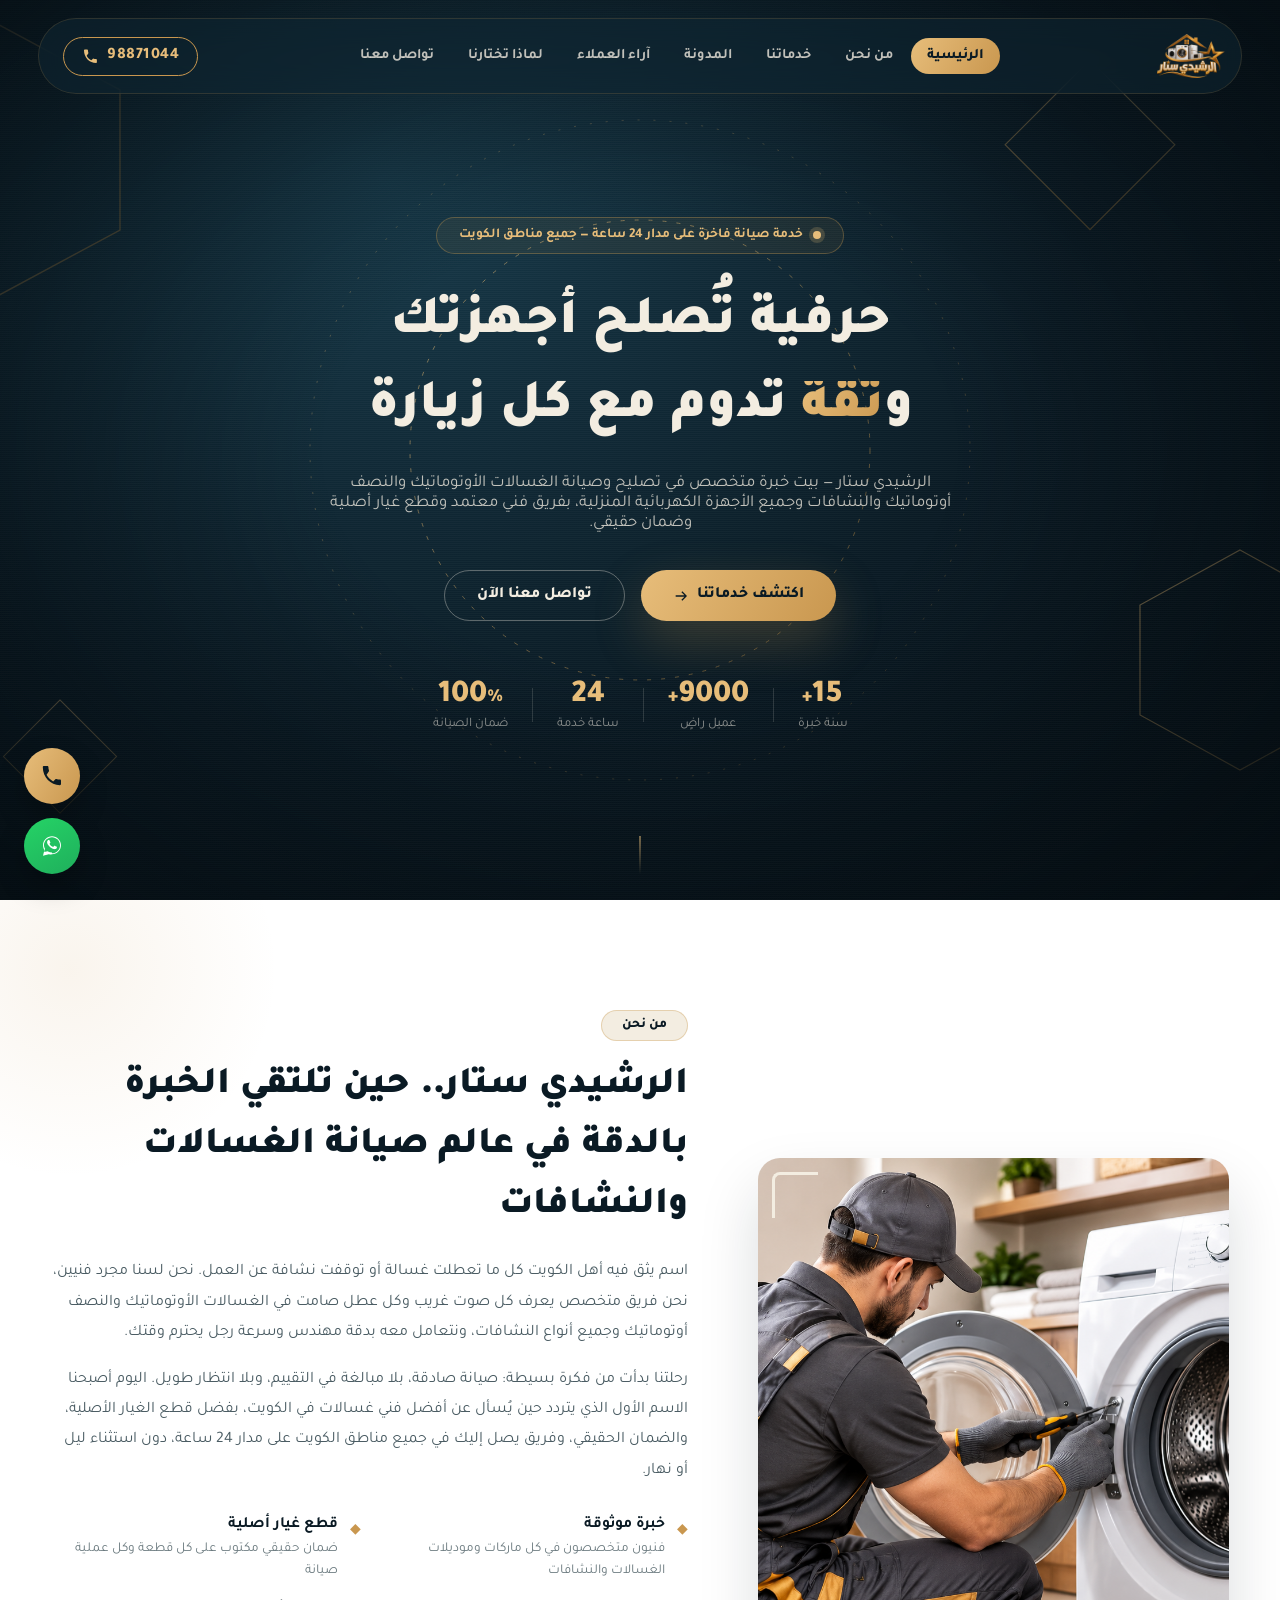
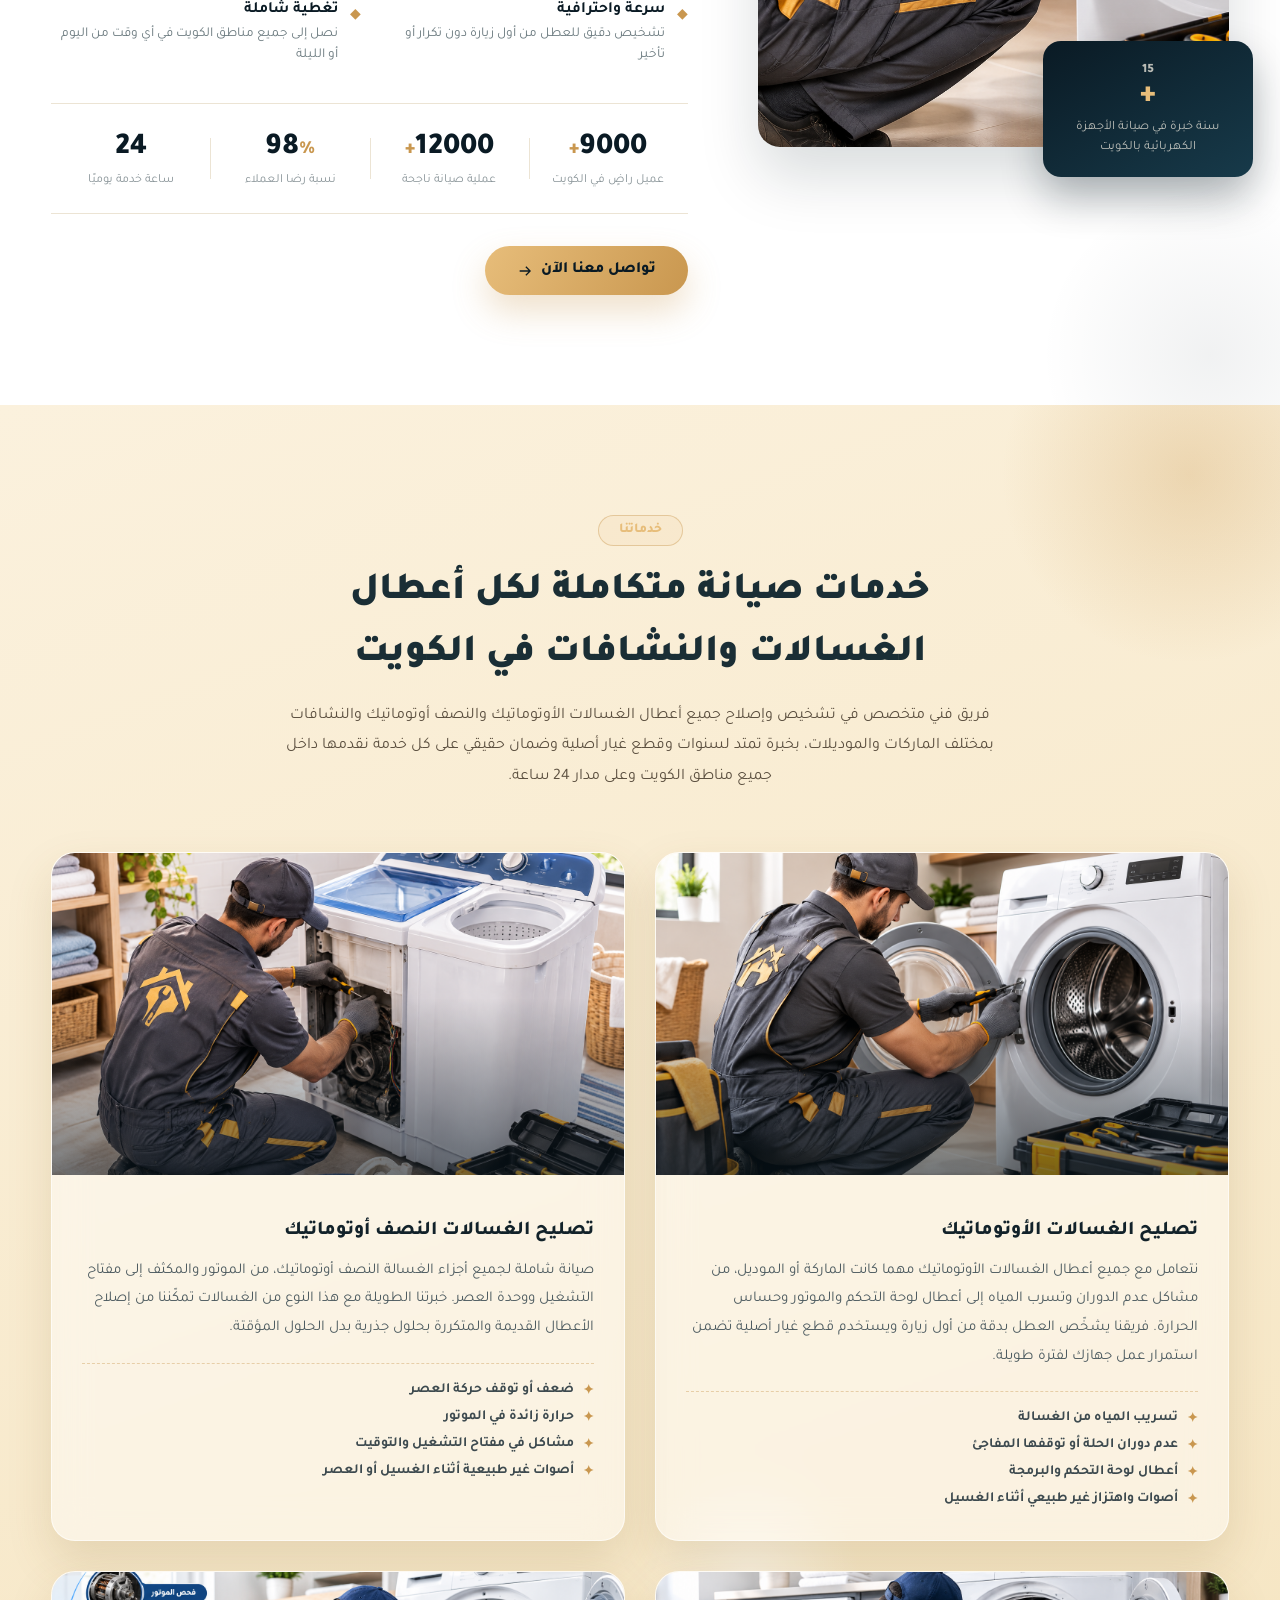
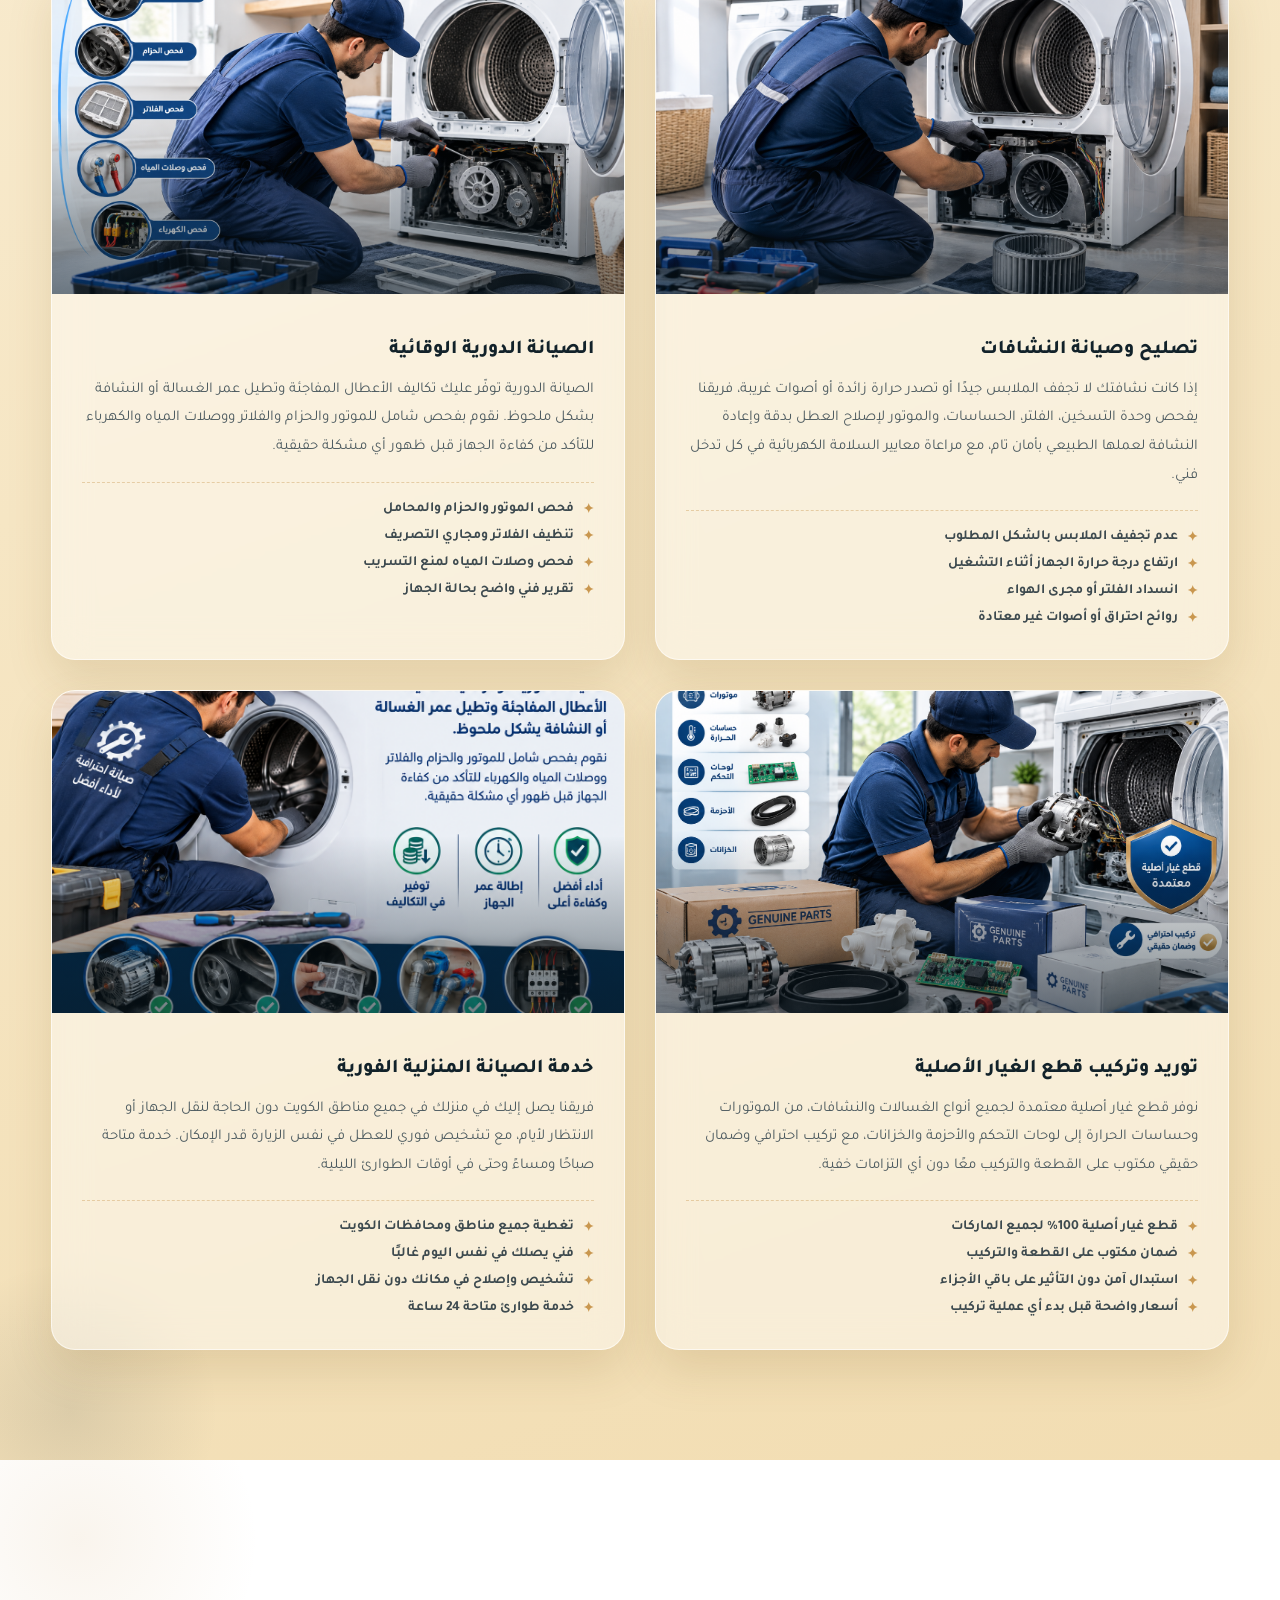
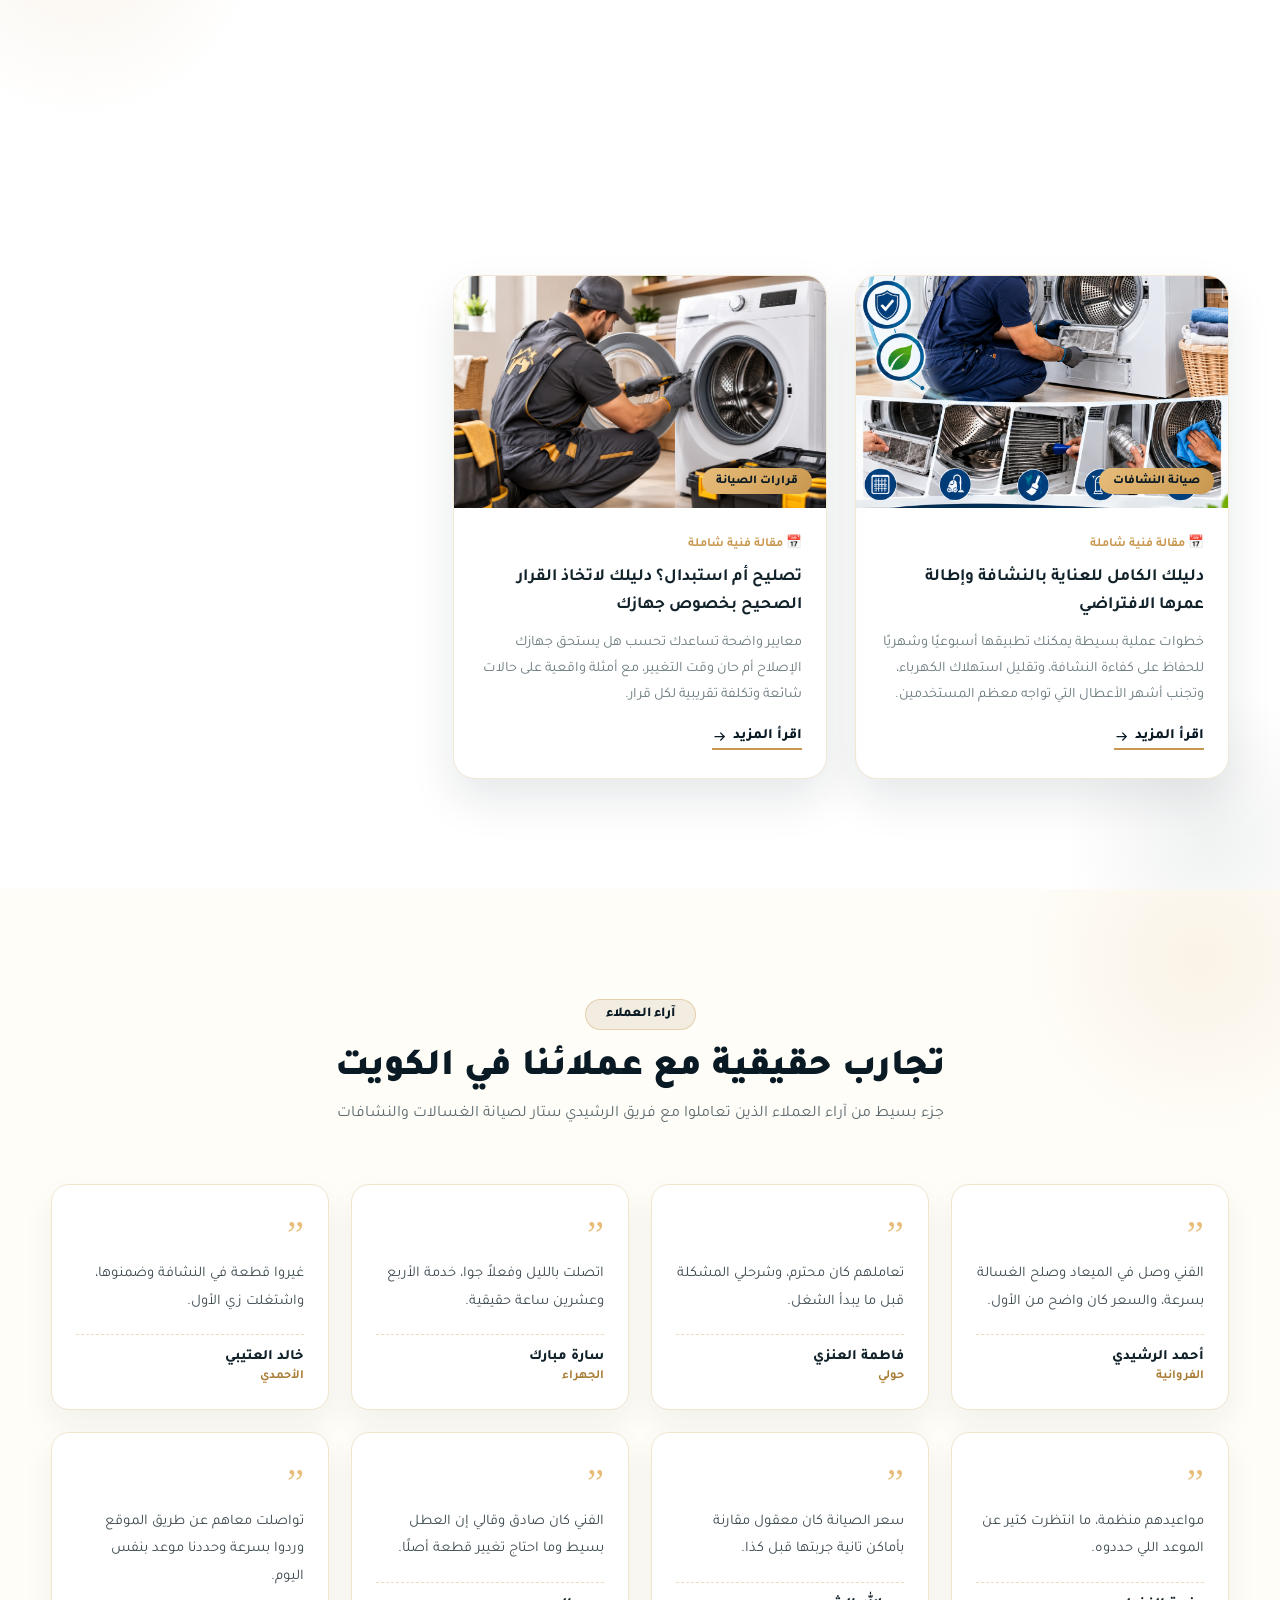
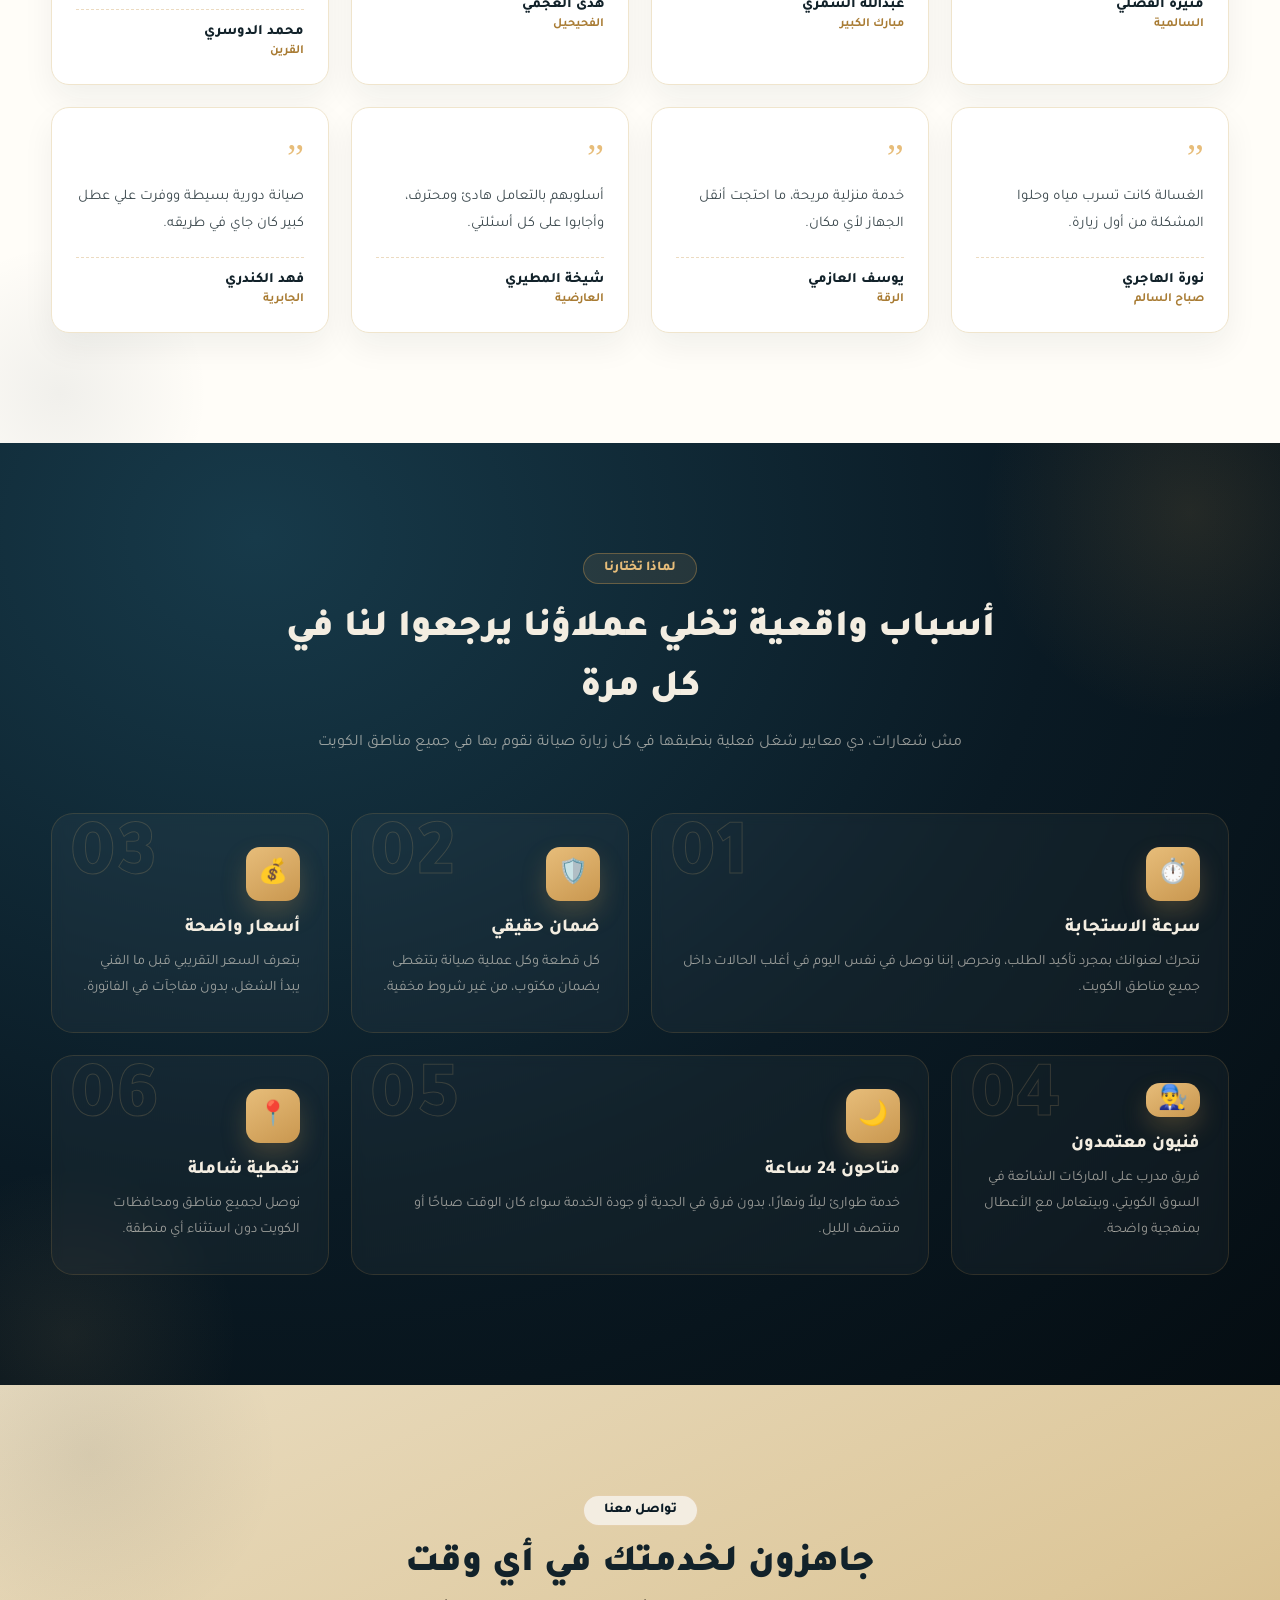
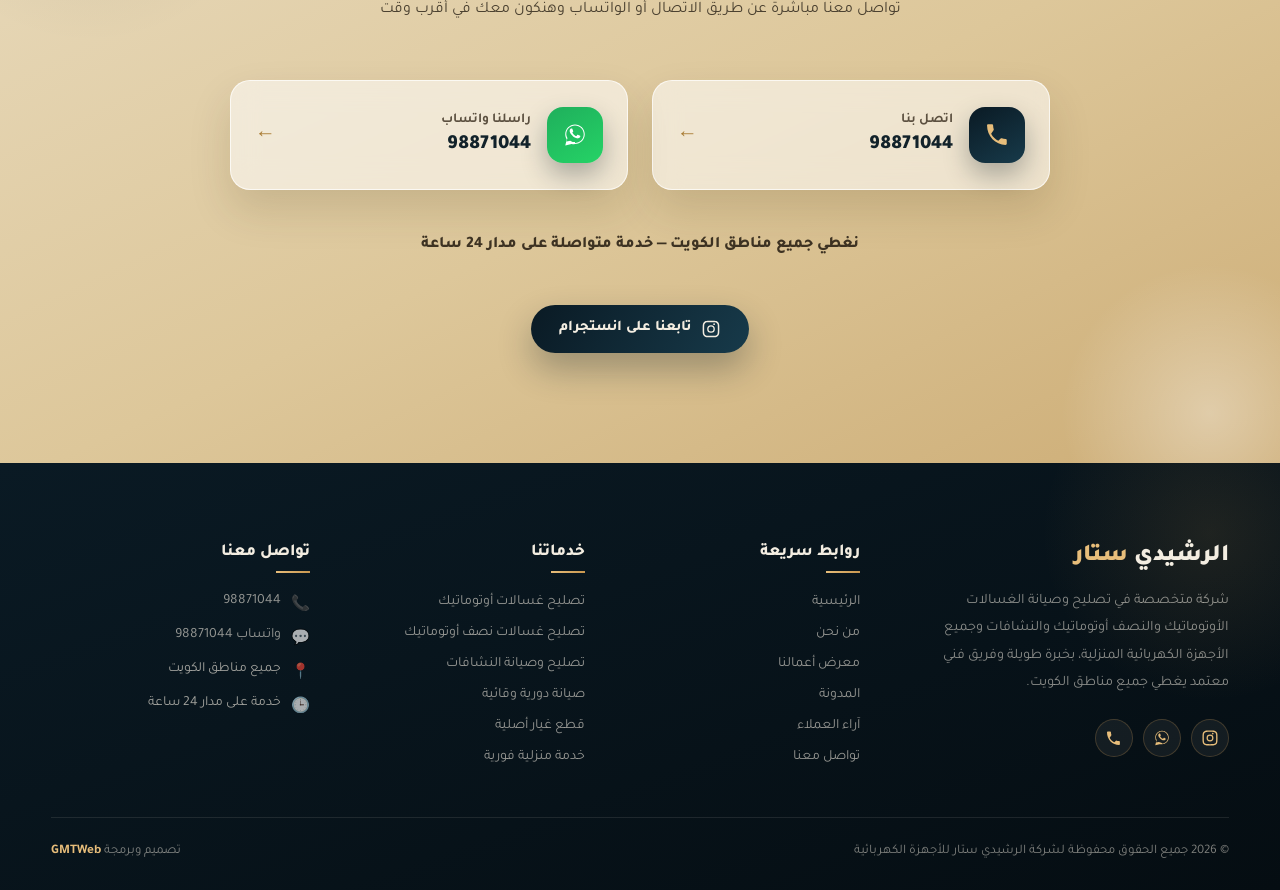
==== commit 36a8f5f5: "message" ====
--- a/index.html
+++ b/index.html
@@ -403,28 +403,6 @@
     </div>
 
     <div class="blog-grid">
-
-      <article class="blog-card reveal">
-        <a href="article-1.html" class="blog-thumb-link">
-          <div class="blog-thumb">
-            <img src="images/blog1.png" alt="أعطال الغسالة الأوتوماتيك الشائعة وحلولها" class="blog-img" onerror="this.style.display='none'">
-            <span class="blog-cat">غسالات أوتوماتيك</span>
-          </div>
-        </a>
-        <div class="blog-body">
-          <span class="blog-date">📅 مقالة فنية شاملة</span>
-          <h3><a href="article-1.html">7 أعطال شائعة في الغسالة الأوتوماتيك وكيف تتصرف قبل وصول الفني</a></h3>
-          <p>
-            تعرف على أشهر أعطال الغسالات الأوتوماتيك، أسبابها الحقيقية، والخطوات الآمنة التي
-            يمكنك اتخاذها قبل استدعاء فني الصيانة، مع علامات تدل على خطورة العطل.
-          </p>
-          <a href="article-1.html" class="read-more">
-            اقرأ المزيد
-            <svg viewBox="0 0 24 24" width="15" height="15"><path fill="currentColor" d="M4 11h13.2l-4.6-4.6L14 5l7 7-7 7-1.4-1.4L17.2 13H4z"/></svg>
-          </a>
-        </div>
-      </article>
-
       <article class="blog-card reveal">
         <a href="article-2.html" class="blog-thumb-link">
           <div class="blog-thumb">
